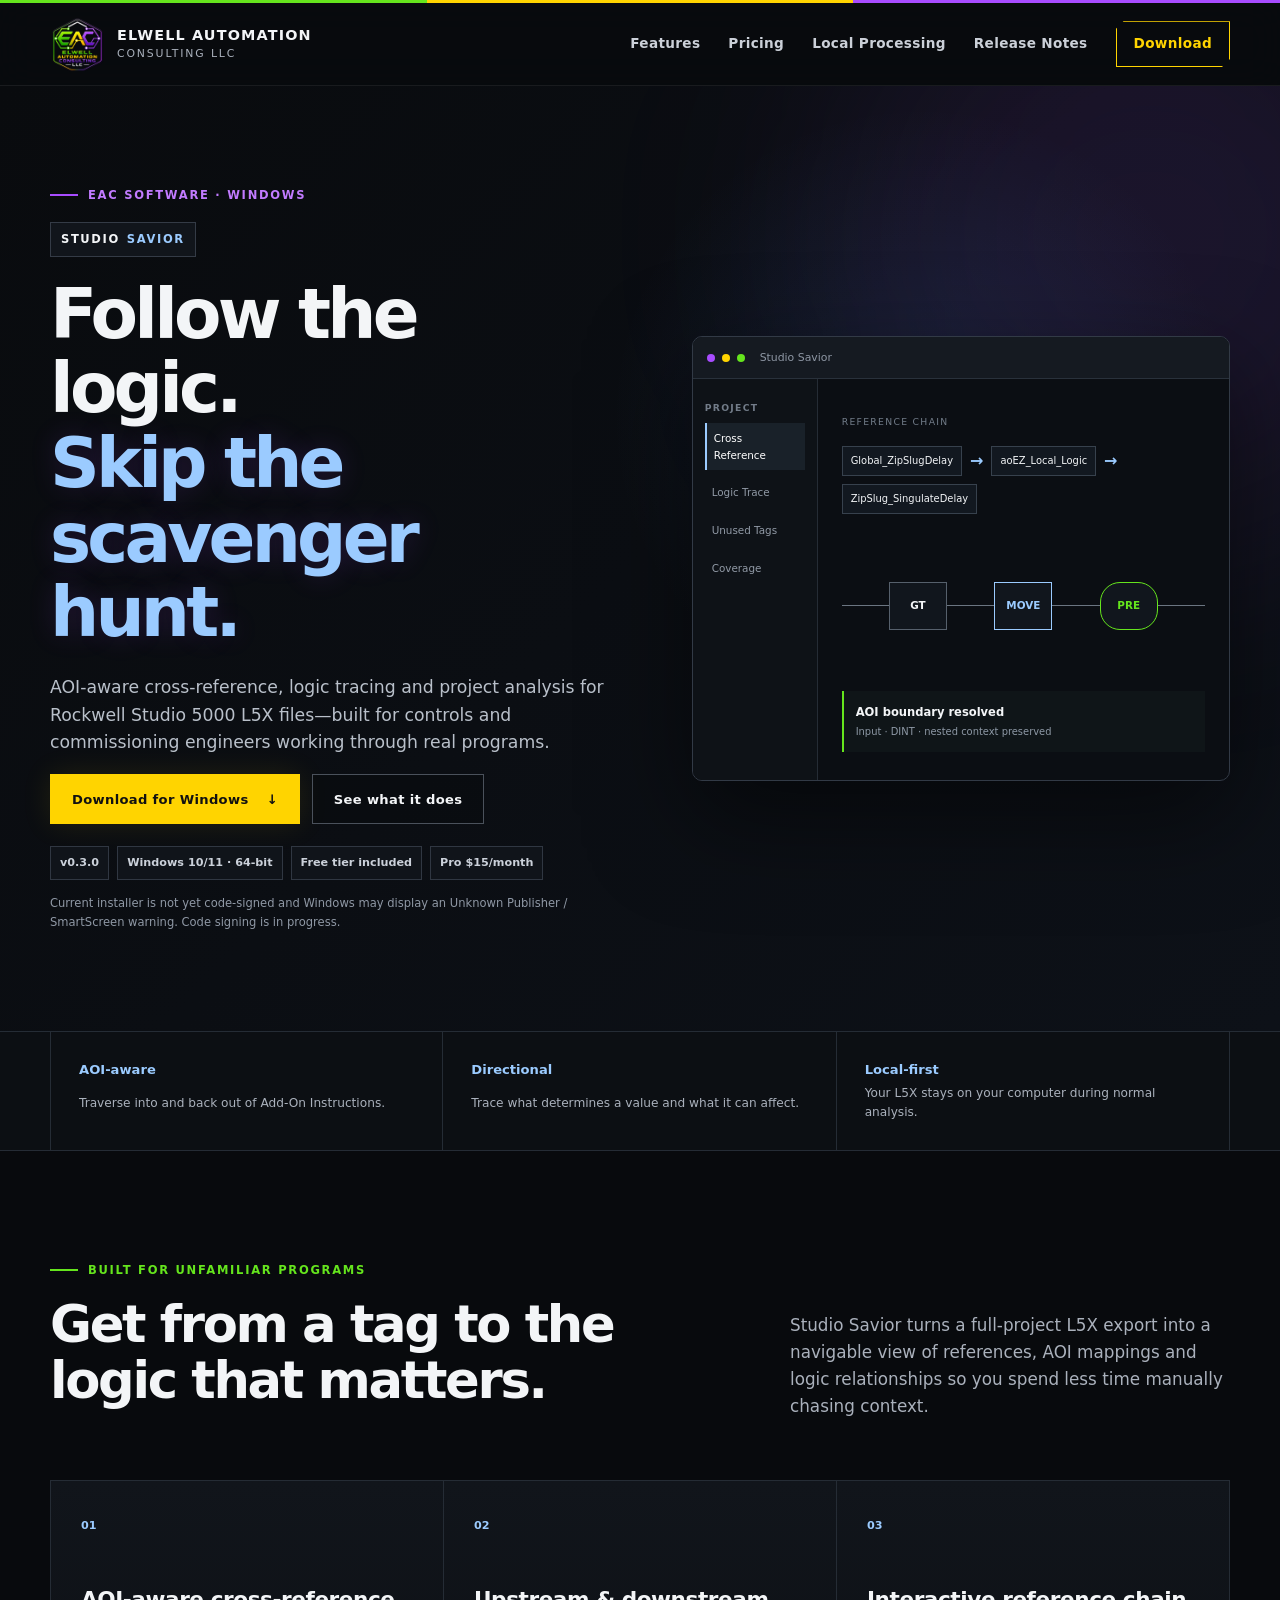
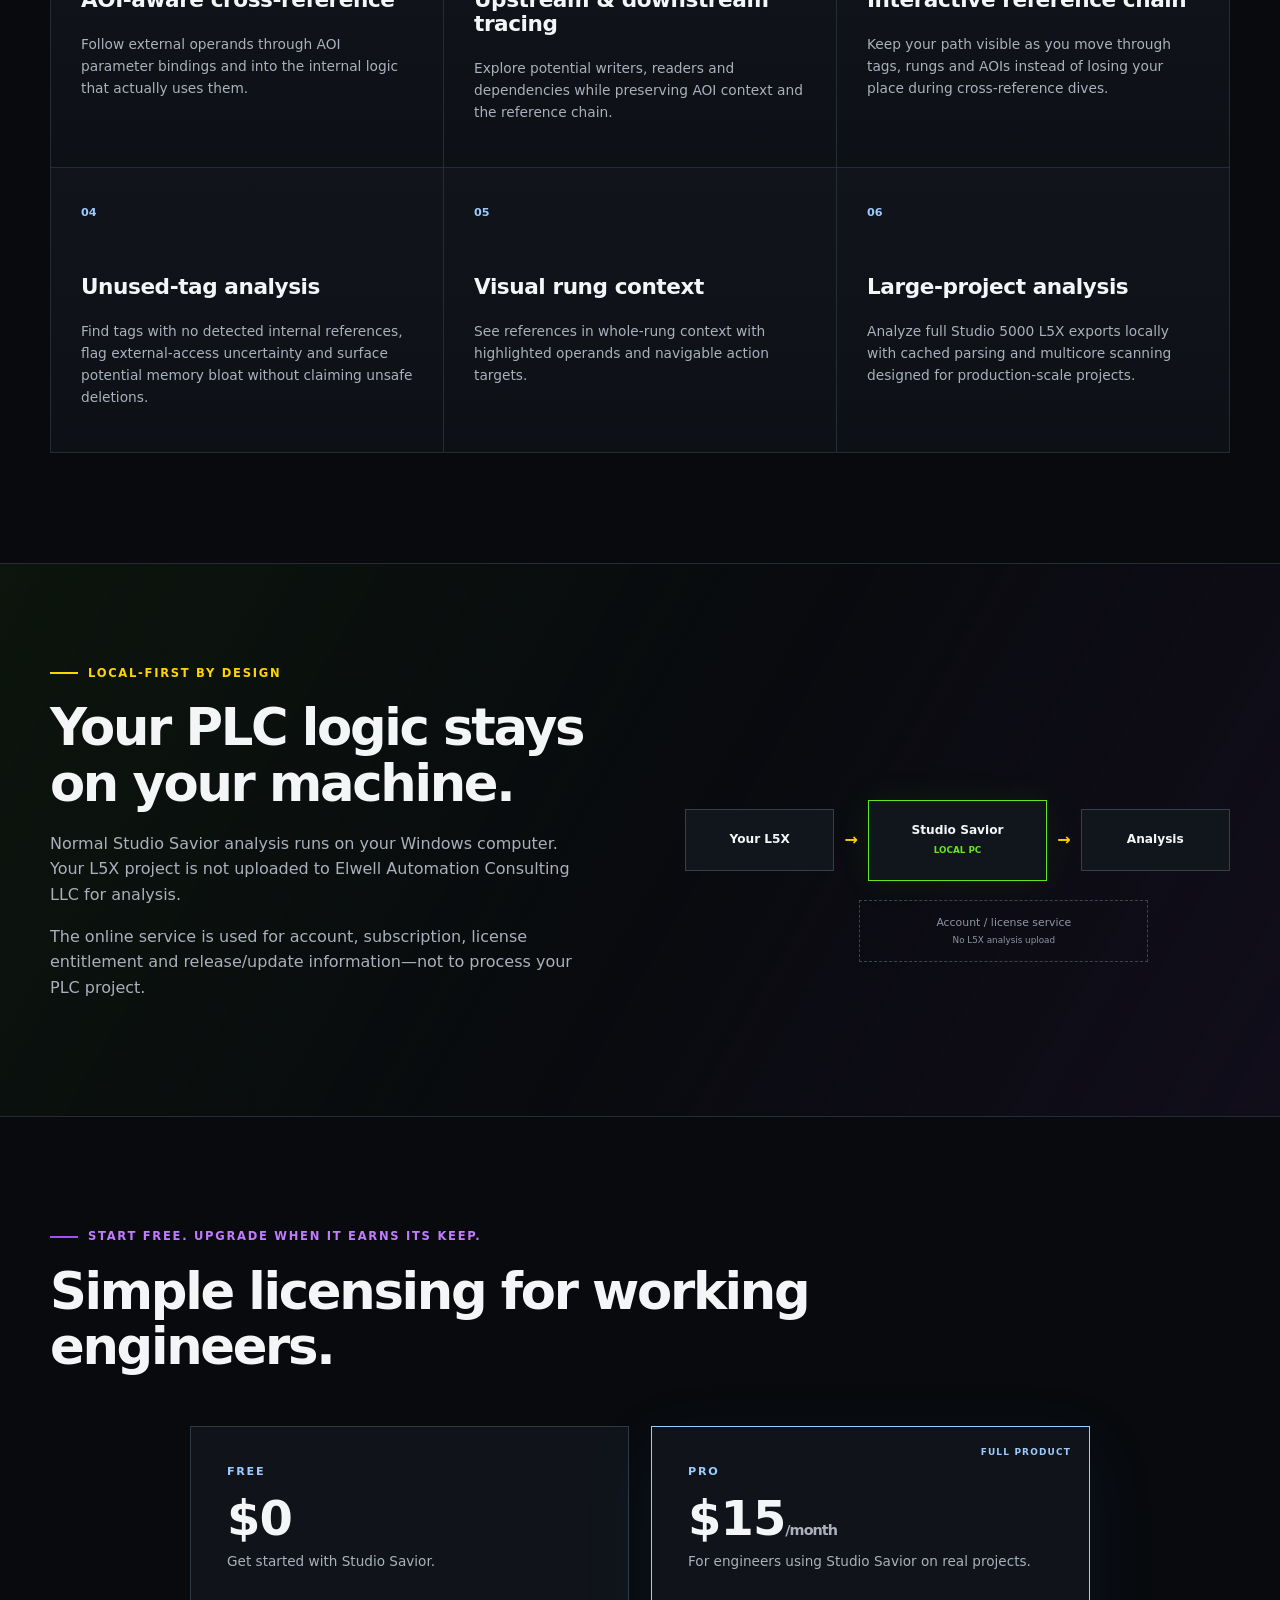
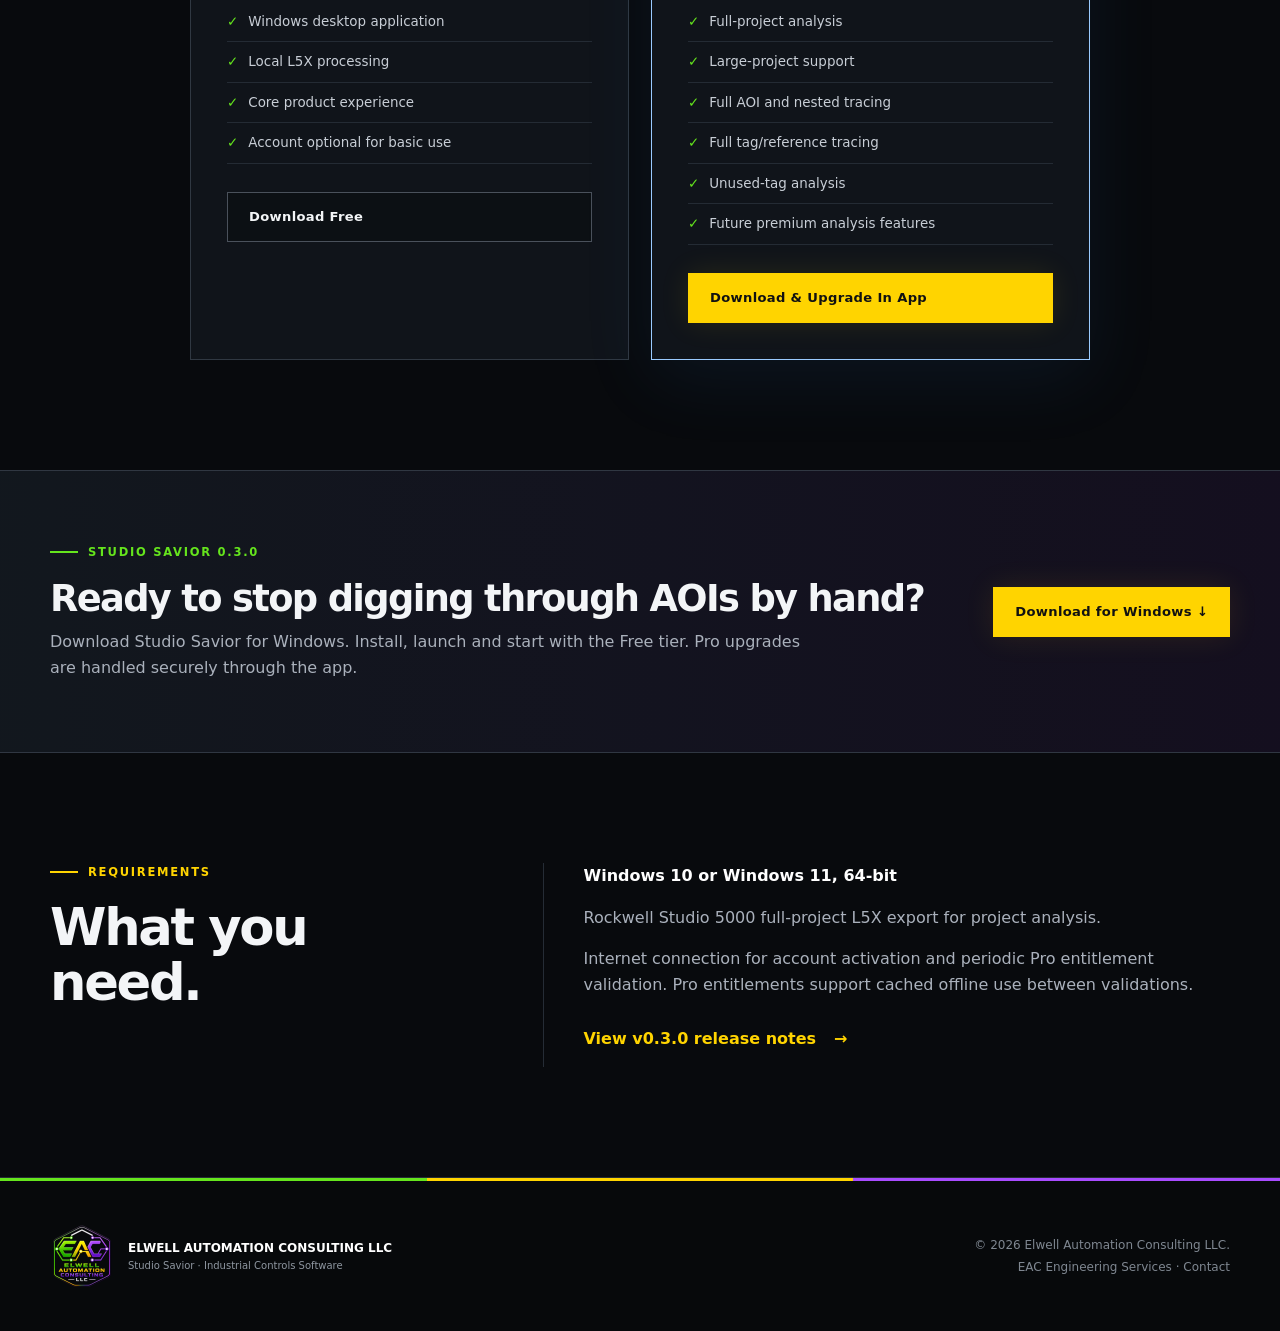
==== studio-savior/index.html @ 68102160 "Studio Savior Download Page" ====
<!doctype html>
<html lang="en">
<head>
  <meta charset="utf-8" />
  <meta name="viewport" content="width=device-width, initial-scale=1" />
  <title>Studio Savior | Rockwell Studio 5000 L5X Analysis</title>
  <meta name="description" content="Studio Savior is a local-first Windows tool for AOI-aware cross-reference, logic tracing, reference chains and unused-tag analysis in Rockwell Studio 5000 L5X projects." />
  <meta name="theme-color" content="#090b0e" />
  <meta property="og:title" content="Studio Savior | Elwell Automation Consulting LLC" />
  <meta property="og:description" content="Follow the logic. Skip the scavenger hunt. Analyze Studio 5000 L5X projects locally on your Windows PC." />
  <meta property="og:type" content="website" />
  <meta property="og:url" content="https://elwellautomation.com/studio-savior/" />
  <link rel="canonical" href="https://elwellautomation.com/studio-savior/" />
  <link rel="icon" href="../assets/eac-logo.png" type="image/png" />
  <link rel="stylesheet" href="../styles.css" />
  <link rel="stylesheet" href="studio-savior.css" />
  <script defer src="../script.js"></script>
</head>
<body class="ss-page">
<a class="skip-link" href="#main">Skip to content</a>
<header class="site-header" data-header>
  <div class="brand-stripe" aria-hidden="true"><i></i><i></i><i></i></div>
  <div class="container nav-wrap">
    <a class="brand" href="../" aria-label="Elwell Automation Consulting home"><img src="../assets/eac-logo.png" alt="" /><span><strong>ELWELL AUTOMATION</strong><small>CONSULTING LLC</small></span></a>
    <button class="nav-toggle" type="button" aria-expanded="false" aria-controls="site-nav" data-nav-toggle><span></span><span></span><span></span><span class="sr-only">Toggle navigation</span></button>
    <nav id="site-nav" class="site-nav" aria-label="Primary navigation" data-nav>
      <a href="#features">Features</a><a href="#pricing">Pricing</a><a href="#privacy">Local Processing</a><a href="https://github.com/Lonedebater7/Studio-Savior-Releases/releases/tag/v0.3.0" target="_blank" rel="noopener">Release Notes</a><a class="nav-cta" href="https://github.com/Lonedebater7/Studio-Savior-Releases/releases/download/v0.3.0/Studio-Savior-Setup-0.3.0.exe">Download</a>
    </nav>
  </div>
</header>
<main id="main">
  <section class="ss-hero">
    <div class="ss-glow" aria-hidden="true"></div>
    <div class="container ss-hero-grid">
      <div class="reveal">
        <p class="eyebrow purple"><span></span>EAC Software · Windows</p>
        <div class="ss-badge">STUDIO <b>SAVIOR</b></div>
        <h1>Follow the logic.<br><em>Skip the scavenger hunt.</em></h1>
        <p class="ss-lede">AOI-aware cross-reference, logic tracing and project analysis for Rockwell Studio 5000 L5X files—built for controls and commissioning engineers working through real programs.</p>
        <div class="hero-actions"><a class="button button-primary ss-download" href="https://github.com/Lonedebater7/Studio-Savior-Releases/releases/download/v0.3.0/Studio-Savior-Setup-0.3.0.exe">Download for Windows <b>↓</b></a><a class="button button-ghost" href="#features">See what it does</a></div>
        <div class="ss-meta"><span>v0.3.0</span><span>Windows 10/11 · 64-bit</span><span>Free tier included</span><span>Pro $15/month</span></div>
        <p class="ss-warning">Current installer is not yet code-signed and Windows may display an Unknown Publisher / SmartScreen warning. Code signing is in progress.</p>
      </div>
      <div class="ss-app-shell reveal" aria-label="Illustration of Studio Savior logic tracing">
        <div class="ss-windowbar"><i></i><i></i><i></i><span>Studio Savior</span></div>
        <div class="ss-app-body">
          <div class="ss-sidebar"><b>PROJECT</b><span class="active">Cross Reference</span><span>Logic Trace</span><span>Unused Tags</span><span>Coverage</span></div>
          <div class="ss-workspace"><small>REFERENCE CHAIN</small><div class="ss-chain"><span>Global_ZipSlugDelay</span><b>→</b><span>aoEZ_Local_Logic</span><b>→</b><span>ZipSlug_SingulateDelay</span></div><div class="ss-rung"><span class="contact">GT</span><i></i><span class="block">MOVE</span><i></i><span class="coil">PRE</span></div><div class="ss-result"><b>AOI boundary resolved</b><span>Input · DINT · nested context preserved</span></div></div>
        </div>
      </div>
    </div>
  </section>

  <section class="ss-proof"><div class="container ss-proof-grid"><div><b>AOI-aware</b><span>Traverse into and back out of Add-On Instructions.</span></div><div><b>Directional</b><span>Trace what determines a value and what it can affect.</span></div><div><b>Local-first</b><span>Your L5X stays on your computer during normal analysis.</span></div></div></section>

  <section class="section" id="features"><div class="container"><div class="section-heading split-heading reveal"><div><p class="eyebrow green"><span></span>Built for unfamiliar programs</p><h2>Get from a tag to the logic that matters.</h2></div><p>Studio Savior turns a full-project L5X export into a navigable view of references, AOI mappings and logic relationships so you spend less time manually chasing context.</p></div><div class="ss-feature-grid">
    <article class="ss-feature reveal"><b>01</b><h3>AOI-aware cross-reference</h3><p>Follow external operands through AOI parameter bindings and into the internal logic that actually uses them.</p></article>
    <article class="ss-feature reveal"><b>02</b><h3>Upstream &amp; downstream tracing</h3><p>Explore potential writers, readers and dependencies while preserving AOI context and the reference chain.</p></article>
    <article class="ss-feature reveal"><b>03</b><h3>Interactive reference chain</h3><p>Keep your path visible as you move through tags, rungs and AOIs instead of losing your place during cross-reference dives.</p></article>
    <article class="ss-feature reveal"><b>04</b><h3>Unused-tag analysis</h3><p>Find tags with no detected internal references, flag external-access uncertainty and surface potential memory bloat without claiming unsafe deletions.</p></article>
    <article class="ss-feature reveal"><b>05</b><h3>Visual rung context</h3><p>See references in whole-rung context with highlighted operands and navigable action targets.</p></article>
    <article class="ss-feature reveal"><b>06</b><h3>Large-project analysis</h3><p>Analyze full Studio 5000 L5X exports locally with cached parsing and multicore scanning designed for production-scale projects.</p></article>
  </div></div></section>

  <section class="ss-local" id="privacy"><div class="container ss-local-grid"><div class="reveal"><p class="eyebrow yellow"><span></span>Local-first by design</p><h2>Your PLC logic stays on your machine.</h2><p>Normal Studio Savior analysis runs on your Windows computer. Your L5X project is not uploaded to Elwell Automation Consulting LLC for analysis.</p><p>The online service is used for account, subscription, license entitlement and release/update information—not to process your PLC project.</p></div><div class="ss-flow reveal"><span>Your L5X</span><b>→</b><span class="local-box">Studio Savior<br><small>LOCAL PC</small></span><b>→</b><span>Analysis</span><div class="ss-cloud">Account / license service<br><small>No L5X analysis upload</small></div></div></div></section>

  <section class="section ss-pricing" id="pricing"><div class="container"><div class="section-heading reveal"><p class="eyebrow purple"><span></span>Start free. Upgrade when it earns its keep.</p><h2>Simple licensing for working engineers.</h2></div><div class="ss-price-grid"><article class="ss-price reveal"><p>FREE</p><h3>$0</h3><span>Get started with Studio Savior.</span><ul><li>Windows desktop application</li><li>Local L5X processing</li><li>Core product experience</li><li>Account optional for basic use</li></ul><a class="button button-ghost button-wide" href="https://github.com/Lonedebater7/Studio-Savior-Releases/releases/download/v0.3.0/Studio-Savior-Setup-0.3.0.exe">Download Free</a></article><article class="ss-price featured reveal"><div class="ss-popular">FULL PRODUCT</div><p>PRO</p><h3>$15<small>/month</small></h3><span>For engineers using Studio Savior on real projects.</span><ul><li>Full-project analysis</li><li>Large-project support</li><li>Full AOI and nested tracing</li><li>Full tag/reference tracing</li><li>Unused-tag analysis</li><li>Future premium analysis features</li></ul><a class="button button-primary button-wide" href="https://github.com/Lonedebater7/Studio-Savior-Releases/releases/download/v0.3.0/Studio-Savior-Setup-0.3.0.exe">Download &amp; Upgrade In App</a></article></div></div></section>

  <section class="ss-download-band"><div class="container support-grid reveal"><div><p class="eyebrow green"><span></span>Studio Savior 0.3.0</p><h2>Ready to stop digging through AOIs by hand?</h2><p>Download Studio Savior for Windows. Install, launch and start with the Free tier. Pro upgrades are handled securely through the app.</p></div><a class="button button-primary" href="https://github.com/Lonedebater7/Studio-Savior-Releases/releases/download/v0.3.0/Studio-Savior-Setup-0.3.0.exe">Download for Windows ↓</a></div></section>

  <section class="section ss-requirements"><div class="container ss-require-grid"><div><p class="eyebrow yellow"><span></span>Requirements</p><h2>What you need.</h2></div><div><p><strong>Windows 10 or Windows 11, 64-bit</strong></p><p>Rockwell Studio 5000 full-project L5X export for project analysis.</p><p>Internet connection for account activation and periodic Pro entitlement validation. Pro entitlements support cached offline use between validations.</p><p><a class="text-link" href="https://github.com/Lonedebater7/Studio-Savior-Releases/releases/tag/v0.3.0" target="_blank" rel="noopener">View v0.3.0 release notes <b>→</b></a></p></div></div></section>
</main>
<footer class="site-footer"><div class="brand-stripe" aria-hidden="true"><i></i><i></i><i></i></div><div class="container footer-wrap"><div class="footer-brand"><img src="../assets/eac-logo.png" alt="" /><span><strong>ELWELL AUTOMATION CONSULTING LLC</strong><small>Studio Savior · Industrial Controls Software</small></span></div><div><p>© <span data-year></span> Elwell Automation Consulting LLC.</p><p><a href="../">EAC Engineering Services</a> · <a href="mailto:contact@elwellautomation.com">Contact</a></p></div></div></footer>
</body></html>
---- styles.css ----
:root{--bg:#090b0e;--bg2:#0d1015;--panel:#12161c;--panel2:#171c23;--text:#f3f5f7;--muted:#aab1bc;--line:#252c35;--green:#65e51d;--yellow:#ffd400;--purple:#a84cff;--purple2:#7627d8;--max:1180px;--shadow:0 24px 80px rgba(0,0,0,.38)}*{box-sizing:border-box}html{scroll-behavior:smooth}body{margin:0;background:var(--bg);color:var(--text);font-family:Inter,ui-sans-serif,system-ui,-apple-system,BlinkMacSystemFont,"Segoe UI",sans-serif;line-height:1.6}body:before{content:"";position:fixed;inset:0;pointer-events:none;opacity:.18;background-image:linear-gradient(rgba(255,255,255,.018) 1px,transparent 1px),linear-gradient(90deg,rgba(255,255,255,.018) 1px,transparent 1px);background-size:44px 44px;z-index:-1}a{color:inherit;text-decoration:none}img{max-width:100%;display:block}.container{width:min(calc(100% - 40px),var(--max));margin-inline:auto}.skip-link{position:absolute;left:-9999px}.skip-link:focus{left:12px;top:12px;z-index:1000;background:white;color:black;padding:8px 12px}.sr-only{position:absolute;width:1px;height:1px;overflow:hidden;clip:rect(0,0,0,0)}.brand-stripe{height:3px;display:grid;grid-template-columns:1fr 1fr 1fr}.brand-stripe i:nth-child(1){background:var(--green)}.brand-stripe i:nth-child(2){background:var(--yellow)}.brand-stripe i:nth-child(3){background:var(--purple)}.site-header{position:sticky;top:0;z-index:50;background:rgba(9,11,14,.88);backdrop-filter:blur(18px);border-bottom:1px solid rgba(255,255,255,.07)}.nav-wrap{height:82px;display:flex;align-items:center;justify-content:space-between;gap:28px}.brand{display:flex;align-items:center;gap:12px}.brand img{width:55px;height:55px;object-fit:contain}.brand span{display:grid;line-height:1.1}.brand strong{font-size:.9rem;letter-spacing:.08em}.brand small{color:var(--muted);font-size:.68rem;letter-spacing:.17em;margin-top:4px}.site-nav{display:flex;align-items:center;gap:28px;font-size:.85rem;font-weight:700;letter-spacing:.025em}.site-nav>a:not(.nav-cta){color:#cbd0d8}.site-nav>a:hover{color:white}.nav-cta{padding:11px 17px;border:1px solid var(--yellow);color:var(--yellow);clip-path:polygon(8px 0,100% 0,100% calc(100% - 8px),calc(100% - 8px) 100%,0 100%,0 8px)}.nav-toggle{display:none;background:none;border:0}.hero{min-height:760px;position:relative;overflow:hidden;display:flex;align-items:center;border-bottom:1px solid var(--line)}.hero-photo{position:absolute;inset:0;background:linear-gradient(90deg,#090b0e 0%,rgba(9,11,14,.96) 38%,rgba(9,11,14,.55) 70%,rgba(9,11,14,.86) 100%),linear-gradient(0deg,#090b0e 0%,transparent 35%),url('https://images.unsplash.com/photo-1780034766228-3fd70d9463c3?auto=format&fit=crop&fm=jpg&ixlib=rb-4.1.0&q=75&w=2400') center/cover no-repeat;filter:saturate(.7) contrast(1.08)}.hero-grid-overlay{position:absolute;inset:0;background:radial-gradient(circle at 72% 45%,rgba(168,76,255,.17),transparent 25%),radial-gradient(circle at 82% 70%,rgba(101,229,29,.08),transparent 18%)}.hero-layout{position:relative;z-index:2;display:grid;grid-template-columns:1.18fr .82fr;align-items:center;gap:70px;padding-block:100px}.eyebrow{display:flex;align-items:center;gap:10px;text-transform:uppercase;font-weight:800;letter-spacing:.15em;font-size:.72rem;color:#d6d9df;margin:0 0 18px}.eyebrow span{display:block;width:28px;height:2px;background:linear-gradient(90deg,var(--green),var(--yellow),var(--purple))}.eyebrow.green{color:var(--green)}.eyebrow.green span{background:var(--green)}.eyebrow.yellow{color:var(--yellow)}.eyebrow.yellow span{background:var(--yellow)}.eyebrow.purple{color:#c27bff}.eyebrow.purple span{background:var(--purple)}h1,h2,h3,p{margin-top:0}h1,h2,h3{line-height:1.08}h1{font-size:clamp(3rem,5.7vw,5.4rem);letter-spacing:-.055em;margin-bottom:26px;max-width:900px}h1 em{font-style:normal;color:#d8c1ef;text-shadow:0 0 28px rgba(168,76,255,.16)}h2{font-size:clamp(2.15rem,4vw,3.65rem);letter-spacing:-.045em;margin-bottom:20px}h3{font-size:1.35rem;letter-spacing:-.02em}.hero-lede{font-size:1.12rem;max-width:720px;color:#c6cbd3;margin-bottom:30px}.hero-actions{display:flex;gap:12px;flex-wrap:wrap}.button{display:inline-flex;align-items:center;justify-content:center;gap:18px;min-height:50px;padding:0 21px;font-weight:800;font-size:.82rem;letter-spacing:.025em;transition:.2s ease}.button-primary{background:var(--yellow);color:#111;border:1px solid var(--yellow);box-shadow:0 0 30px rgba(255,212,0,.1)}.button-primary:hover{transform:translateY(-2px);box-shadow:0 8px 30px rgba(255,212,0,.18)}.button-ghost,.button-secondary{border:1px solid #4a515b;background:rgba(9,11,14,.42)}.button-ghost:hover,.button-secondary:hover{border-color:var(--purple);color:#d9b8ff}.hero-tags{display:flex;flex-wrap:wrap;gap:8px;margin-top:34px}.hero-tags span{font-size:.68rem;font-weight:800;letter-spacing:.08em;text-transform:uppercase;border:1px solid #303641;background:rgba(12,15,19,.72);padding:8px 10px;color:#c7ccd3}.hero-visual{display:grid;justify-items:center;gap:22px}.logo-stage{position:relative;width:min(100%,420px);aspect-ratio:1;display:grid;place-items:center}.logo-stage:before{content:"";position:absolute;inset:9%;border:1px solid rgba(168,76,255,.35);clip-path:polygon(25% 0,75% 0,100% 25%,100% 75%,75% 100%,25% 100%,0 75%,0 25%);box-shadow:inset 0 0 40px rgba(168,76,255,.07)}.logo-stage img{width:82%;position:relative;z-index:2;filter:drop-shadow(0 18px 38px rgba(0,0,0,.75))}.circuit{position:absolute;border:1px solid}.circuit-a{width:80%;height:56%;border-color:rgba(101,229,29,.2);transform:rotate(10deg)}.circuit-b{width:62%;height:80%;border-color:rgba(255,212,0,.14);transform:rotate(-14deg)}.tech-chip{width:min(100%,390px);padding:16px 18px;border-left:3px solid var(--purple);background:rgba(14,17,22,.82);backdrop-filter:blur(8px);box-shadow:var(--shadow)}.tech-chip small,.tech-chip span{display:block;color:var(--muted);font-size:.68rem}.tech-chip strong{display:block;font-size:.95rem;margin:3px 0}.signal-bar{background:#0e1217;border-bottom:1px solid var(--line)}.signal-grid{display:grid;grid-template-columns:repeat(4,1fr)}.signal-grid>div{padding:25px 24px;border-right:1px solid var(--line);display:grid;grid-template-columns:auto 1fr;column-gap:12px}.signal-grid>div:first-child{border-left:1px solid var(--line)}.signal-grid b{grid-row:1/3;color:var(--green);font-size:.72rem}.signal-grid>div:nth-child(2) b{color:var(--yellow)}.signal-grid>div:nth-child(3) b{color:var(--purple)}.signal-grid span{font-weight:800}.signal-grid small{color:var(--muted);font-size:.75rem}.section{padding:110px 0}.section-heading{max-width:760px;margin-bottom:52px}.section-heading>p:last-child{color:var(--muted);font-size:1.05rem}.split-heading{max-width:none;display:grid;grid-template-columns:1.2fr .8fr;gap:80px;align-items:end}.split-heading>p{margin-bottom:8px}.service-showcase{display:grid;gap:16px}.service-feature{display:grid;grid-template-columns:310px 1fr;gap:42px;align-items:center;background:linear-gradient(110deg,#11151b,#0d1014);border:1px solid var(--line);padding:26px;min-height:260px}.service-feature:nth-child(even){grid-template-columns:1fr 310px}.service-feature:nth-child(even) .service-art{order:2}.service-feature>div:last-child{max-width:650px}.service-feature p{color:var(--muted)}.service-feature h3{font-size:1.75rem;color:white}.service-feature ul{display:flex;gap:8px;flex-wrap:wrap;padding:0;margin:20px 0 0;list-style:none}.service-feature li{border:1px solid #303640;padding:7px 9px;font-size:.7rem;text-transform:uppercase;letter-spacing:.06em;color:#c7cbd2}.service-num{font-size:.68rem!important;font-weight:900;letter-spacing:.12em;color:var(--green)!important}.service-num.yellow{color:var(--yellow)!important}.service-num.purple{color:#c178ff!important}.service-art{height:205px;position:relative;overflow:hidden;background:#090c10;border:1px solid #252c34}.plc-art{display:flex;align-items:center;justify-content:center;gap:6px}.plc-art:before,.plc-art:after{content:"";position:absolute;width:80%;height:1px;background:linear-gradient(90deg,transparent,var(--green),transparent);opacity:.45}.plc-art:before{top:30%}.plc-art:after{bottom:26%}.plc-art i{width:36px;height:104px;border:1px solid #505762;background:linear-gradient(#242a32,#11151a);position:relative}.plc-art i:after{content:"";position:absolute;left:8px;top:14px;width:6px;height:6px;border-radius:50%;background:var(--green);box-shadow:0 18px var(--yellow),0 36px var(--green)}.plc-art .rack{position:absolute;width:190px;height:8px;background:#69717b;bottom:42px}.retrofit-art{display:flex;align-items:center;justify-content:center;gap:14px}.retrofit-art span{border:1px solid #3d444e;padding:16px 12px;font-size:.7rem;font-weight:900;letter-spacing:.08em}.retrofit-art span:last-of-type{border-color:var(--yellow);color:var(--yellow)}.retrofit-art b{color:var(--yellow);font-size:1.7rem}.retrofit-art .trace{position:absolute;left:10%;right:10%;bottom:35px;height:1px;background:linear-gradient(90deg,var(--green),var(--yellow),var(--purple))}.diagnostic-art{display:grid;place-items:center}.scope{width:130px;height:130px;border:1px solid #3d444e;border-radius:50%;position:relative;background:repeating-radial-gradient(circle,transparent 0 20px,rgba(168,76,255,.08) 21px 22px)}.scope:before,.scope:after{content:"";position:absolute;background:#343b45}.scope:before{height:1px;left:-35px;right:-35px;top:50%}.scope:after{width:1px;top:-35px;bottom:-35px;left:50%}.scope i{position:absolute;width:10px;height:10px;background:var(--purple);border-radius:50%;left:66%;top:30%;box-shadow:0 0 18px var(--purple)}.diagnostic-art>span{position:absolute;font-size:.6rem;letter-spacing:.08em;font-weight:900}.diagnostic-art>span:nth-of-type(1){right:20px;top:30px;color:#c47cff}.diagnostic-art>span:nth-of-type(2){left:20px;bottom:25px;color:var(--green)}.photo-break{min-height:600px;position:relative;display:grid;align-items:center;overflow:hidden;border-block:1px solid var(--line)}.photo-break-image{position:absolute;inset:0;background:linear-gradient(90deg,rgba(9,11,14,.96) 0%,rgba(9,11,14,.78) 46%,rgba(9,11,14,.25) 100%),url('https://images.unsplash.com/photo-1780034766228-3fd70d9463c3?auto=format&fit=crop&fm=jpg&ixlib=rb-4.1.0&q=80&w=2400') center/cover no-repeat}.photo-break-content{position:relative;z-index:2;max-width:var(--max);padding-block:90px}.photo-break-content>*{max-width:590px}.photo-break-content p:not(.eyebrow){color:#c5cad1}.text-link{display:inline-flex;gap:18px;color:var(--yellow);font-weight:900;margin-top:12px}.capabilities{background:#0c0f13}.capability-grid{display:grid;grid-template-columns:repeat(4,1fr);border:1px solid var(--line)}.cap-card{padding:30px 25px;min-height:300px;border-right:1px solid var(--line);background:linear-gradient(180deg,#12161c,#0d1014)}.cap-card:last-child{border:0}.cap-card p{color:var(--muted);font-size:.88rem;line-height:1.85}.cap-icon{display:grid;place-items:center;width:58px;height:58px;margin-bottom:50px;border:1px solid var(--green);color:var(--green);font-size:.68rem;font-weight:900;letter-spacing:.08em;clip-path:polygon(16% 0,100% 0,100% 84%,84% 100%,0 100%,0 16%)}.yellow-icon{border-color:var(--yellow);color:var(--yellow)}.purple-icon{border-color:var(--purple);color:#c47cff}.tri-icon{border-color:white;color:white}.projects{background:linear-gradient(135deg,#11151a,#0a0c10)}.project-layout{display:grid;grid-template-columns:.8fr 1.2fr;gap:90px}.project-copy{position:sticky;top:130px;align-self:start}.project-copy>p:not(.eyebrow){color:var(--muted);margin-bottom:28px}.project-list{border-top:1px solid var(--line)}.project-list>div{display:grid;grid-template-columns:55px 1fr;gap:20px;padding:23px 10px;border-bottom:1px solid var(--line);transition:.2s}.project-list>div:hover{background:#13171d;padding-left:18px}.project-list b{color:var(--yellow);font-size:.72rem}.project-list span{display:grid}.project-list strong{font-size:1.05rem}.project-list small{color:var(--muted);margin-top:4px}.industries{padding:58px 0;border-block:1px solid var(--line);background:#101319}.industry-track{display:flex;gap:9px;flex-wrap:wrap}.industry-track span{padding:12px 15px;background:#171b21;border:1px solid #2a3038;font-size:.78rem;font-weight:800}.why-grid{display:grid;grid-template-columns:.85fr 1.15fr;gap:90px}.why-copy>p:not(.eyebrow){color:var(--muted)}.why-points{display:grid;grid-template-columns:1fr 1fr;border-top:1px solid var(--line);border-left:1px solid var(--line)}.why-points article{padding:28px;border-right:1px solid var(--line);border-bottom:1px solid var(--line)}.why-points b{color:var(--purple);font-size:.7rem}.why-points h3{margin-top:30px}.why-points p{color:var(--muted);font-size:.88rem}.engineering-support{padding:62px 0;background:linear-gradient(90deg,rgba(101,229,29,.08),rgba(168,76,255,.09));border-block:1px solid #30363f}.support-grid{display:flex;align-items:center;justify-content:space-between;gap:50px}.support-grid h2{font-size:2.3rem;margin-bottom:10px}.support-grid p:not(.eyebrow){color:var(--muted);margin:0;max-width:760px}.contact-section{background:#080a0d}.contact-grid{display:grid;grid-template-columns:1.05fr .95fr;gap:90px;align-items:center}.contact-copy>p:not(.eyebrow){color:var(--muted);font-size:1.05rem;max-width:650px}.contact-meta{display:flex;gap:10px;flex-wrap:wrap;margin-top:28px}.contact-meta span{border:1px solid #303640;padding:8px 10px;color:#c7ccd3;font-size:.72rem}.contact-panel{background:#11151a;border:1px solid #2a3038;padding:34px;box-shadow:var(--shadow);position:relative;overflow:hidden}.contact-panel:before{content:"";position:absolute;width:220px;height:220px;border-radius:50%;background:var(--purple);filter:blur(100px);opacity:.12;right:-70px;top:-80px}.contact-panel img{width:105px;margin-bottom:20px}.contact-panel h3{font-size:1.6rem}.button-wide{width:100%;justify-content:space-between}.contact-panel>p{font-size:.72rem;color:var(--muted);margin:16px 0}.linkedin{font-size:.78rem;color:#c67fff;font-weight:800}.site-footer{background:#07090b;border-top:1px solid var(--line)}.footer-wrap{min-height:150px;display:flex;justify-content:space-between;align-items:center;gap:30px;color:#7f8791;font-size:.75rem}.footer-brand{display:flex;align-items:center;gap:14px;color:white}.footer-brand img{width:64px}.footer-brand span{display:grid}.footer-brand small{color:#8f97a1}.footer-wrap p{margin:3px 0;text-align:right}.reveal{opacity:0;transform:translateY(18px);transition:opacity .65s ease,transform .65s ease}.reveal.is-visible{opacity:1;transform:none}@media(max-width:900px){.site-nav{position:absolute;top:85px;left:20px;right:20px;background:#10141a;border:1px solid #2b3139;padding:18px;display:none;flex-direction:column;align-items:stretch}.site-nav.is-open{display:flex}.nav-toggle{display:grid;gap:5px;padding:10px}.nav-toggle>span:not(.sr-only){display:block;width:24px;height:2px;background:white}.hero{min-height:auto}.hero-layout{grid-template-columns:1fr;padding-block:80px}.hero-visual{max-width:500px}.split-heading,.project-layout,.why-grid,.contact-grid{grid-template-columns:1fr;gap:45px}.project-copy{position:static}.capability-grid{grid-template-columns:1fr 1fr}.cap-card:nth-child(2){border-right:0}.service-feature,.service-feature:nth-child(even){grid-template-columns:230px 1fr}.service-feature:nth-child(even) .service-art{order:0}.signal-grid{grid-template-columns:1fr 1fr}.support-grid{align-items:flex-start;flex-direction:column}.photo-break-image{background-position:60% center}}@media(max-width:620px){.container{width:min(calc(100% - 28px),var(--max))}.nav-wrap{height:70px}.brand img{width:44px;height:44px}.brand strong{font-size:.74rem}.brand small{font-size:.58rem}.hero-layout{padding-block:58px;gap:30px}.hero-copy h1{font-size:2.75rem}.hero-lede{font-size:1rem}.hero-visual{display:none}.hero-photo{background:linear-gradient(90deg,#090b0e 0%,rgba(9,11,14,.9) 100%),url('https://images.unsplash.com/photo-1780034766228-3fd70d9463c3?auto=format&fit=crop&fm=jpg&ixlib=rb-4.1.0&q=70&w=1400') center/cover no-repeat}.signal-grid{grid-template-columns:1fr}.signal-grid>div{border-left:1px solid var(--line)}.section{padding:76px 0}.section-heading{margin-bottom:34px}.service-feature,.service-feature:nth-child(even){grid-template-columns:1fr;padding:16px}.service-art{height:170px}.capability-grid{grid-template-columns:1fr}.cap-card{border-right:0;border-bottom:1px solid var(--line);min-height:auto}.cap-icon{margin-bottom:28px}.why-points{grid-template-columns:1fr}.footer-wrap{padding-block:28px;flex-direction:column;align-items:flex-start}.footer-wrap p{text-align:left}.photo-break{min-height:520px}.photo-break-image{background:linear-gradient(90deg,rgba(9,11,14,.96),rgba(9,11,14,.67)),url('https://images.unsplash.com/photo-1780034766228-3fd70d9463c3?auto=format&fit=crop&fm=jpg&ixlib=rb-4.1.0&q=75&w=1400') center/cover no-repeat}}


/* V2.1 definitive logo sizing */
.brand > img {
  display: block;
  flex: 0 0 55px;
  width: 55px !important;
  height: 55px !important;
  min-width: 55px;
  max-width: 55px !important;
  object-fit: contain;
}
.logo-stage > img {
  display: block;
  position: relative;
  z-index: 2;
  width: 82% !important;
  height: auto !important;
  max-width: 345px !important;
  object-fit: contain;
}
.contact-panel > img {
  display: block;
  width: 105px !important;
  height: 105px !important;
  max-width: 105px !important;
  object-fit: contain;
  margin-bottom: 20px;
}
.footer-brand > img {
  display: block;
  flex: 0 0 64px;
  width: 64px !important;
  height: 64px !important;
  max-width: 64px !important;
  object-fit: contain;
}
@media (max-width: 620px) {
  .brand > img {
    flex-basis: 44px;
    width: 44px !important;
    height: 44px !important;
    min-width: 44px;
    max-width: 44px !important;
  }
}
---- studio-savior/studio-savior.css ----
.ss-page{background:#080a0d}.ss-hero{position:relative;overflow:hidden;border-bottom:1px solid var(--line);min-height:760px;display:flex;align-items:center;background:radial-gradient(circle at 72% 35%,rgba(82,151,255,.12),transparent 28%),linear-gradient(135deg,#090b0e,#0d1118)}.ss-glow{position:absolute;width:620px;height:620px;border-radius:50%;right:-180px;top:-160px;background:rgba(168,76,255,.1);filter:blur(120px)}.ss-hero-grid{position:relative;z-index:2;display:grid;grid-template-columns:1.03fr .97fr;gap:70px;align-items:center;padding-block:100px}.ss-badge{display:inline-flex;gap:7px;border:1px solid #343b46;background:#11151b;padding:7px 10px;font-size:.72rem;letter-spacing:.14em;font-weight:900;margin-bottom:20px}.ss-badge b{color:#9bcbff}.ss-hero h1{font-size:clamp(3.2rem,5.4vw,5.2rem);margin-bottom:24px}.ss-hero h1 em{font-style:normal;color:#9bcbff}.ss-lede{font-size:1.08rem;color:#b9c0ca;max-width:680px}.ss-meta{display:flex;flex-wrap:wrap;gap:8px;margin-top:22px}.ss-meta span{border:1px solid #303742;background:#10141a;padding:7px 9px;color:#cbd1da;font-size:.7rem;font-weight:750}.ss-warning{max-width:680px;color:#8f98a5;font-size:.72rem;margin:14px 0 0}.ss-app-shell{border:1px solid #323a46;background:#0b0e13;box-shadow:0 35px 100px rgba(0,0,0,.5);border-radius:10px;overflow:hidden;transform:perspective(1200px) rotateY(-3deg)}.ss-windowbar{height:42px;background:#151a21;border-bottom:1px solid #29313b;display:flex;align-items:center;gap:7px;padding:0 14px}.ss-windowbar i{width:8px;height:8px;border-radius:50%;background:#414955}.ss-windowbar i:nth-child(1){background:var(--purple)}.ss-windowbar i:nth-child(2){background:var(--yellow)}.ss-windowbar i:nth-child(3){background:var(--green)}.ss-windowbar span{margin-left:8px;color:#8f98a5;font-size:.68rem}.ss-app-body{display:grid;grid-template-columns:125px 1fr;min-height:370px}.ss-sidebar{padding:22px 12px;border-right:1px solid #252c35;display:flex;flex-direction:column;gap:7px;background:#0e1217}.ss-sidebar b,.ss-workspace small{font-size:.58rem;color:#727c89;letter-spacing:.14em}.ss-sidebar span{font-size:.65rem;color:#919aa6;padding:7px}.ss-sidebar .active{background:rgba(155,203,255,.08);border-left:2px solid #9bcbff;color:white}.ss-workspace{padding:28px 24px}.ss-chain{display:flex;align-items:center;gap:8px;flex-wrap:wrap;margin:13px 0 42px}.ss-chain span{font-size:.62rem;border:1px solid #37414d;padding:6px 8px;background:#121820}.ss-chain b{color:#9bcbff}.ss-rung{height:100px;display:flex;align-items:center}.ss-rung:before,.ss-rung:after,.ss-rung i{content:"";height:1px;background:#6b7581;flex:1}.ss-rung span{display:grid;place-items:center;height:48px;min-width:58px;border:1px solid #56606c;background:#11161d;font-size:.65rem;font-weight:900}.ss-rung .block{border-color:#9bcbff;color:#9bcbff}.ss-rung .coil{border-color:var(--green);color:var(--green);border-radius:20px}.ss-result{margin-top:35px;border-left:2px solid var(--green);padding:12px;background:#0f1518;display:grid}.ss-result b{font-size:.72rem}.ss-result span{font-size:.62rem;color:#8e99a6;margin-top:3px}.ss-proof{border-bottom:1px solid var(--line);background:#0c0f13}.ss-proof-grid{display:grid;grid-template-columns:repeat(3,1fr)}.ss-proof-grid>div{padding:27px 28px;border-right:1px solid var(--line);display:grid}.ss-proof-grid>div:first-child{border-left:1px solid var(--line)}.ss-proof b{color:#9bcbff;font-size:.82rem}.ss-proof span{color:var(--muted);font-size:.76rem;margin-top:4px}.ss-feature-grid{display:grid;grid-template-columns:repeat(3,1fr);border-top:1px solid var(--line);border-left:1px solid var(--line)}.ss-feature{padding:30px;min-height:250px;border-right:1px solid var(--line);border-bottom:1px solid var(--line);background:linear-gradient(180deg,#11151b,#0d1015)}.ss-feature>b{color:#9bcbff;font-size:.7rem}.ss-feature h3{margin-top:52px}.ss-feature p{color:var(--muted);font-size:.86rem}.ss-local{padding:100px 0;border-block:1px solid var(--line);background:linear-gradient(120deg,rgba(101,229,29,.05),rgba(9,11,14,1) 50%,rgba(168,76,255,.06))}.ss-local-grid{display:grid;grid-template-columns:1fr 1fr;gap:90px;align-items:center}.ss-local-grid p:not(.eyebrow){color:var(--muted)}.ss-flow{display:grid;grid-template-columns:1fr auto 1.2fr auto 1fr;align-items:center;gap:10px;position:relative}.ss-flow>span{border:1px solid #36404b;padding:20px 12px;text-align:center;font-weight:800;font-size:.76rem;background:#11161c}.ss-flow>.local-box{border-color:var(--green);box-shadow:0 0 35px rgba(101,229,29,.08)}.ss-flow small{color:var(--green);font-size:.55rem}.ss-flow>b{color:var(--yellow)}.ss-cloud{position:absolute;top:100px;left:32%;right:15%;border:1px dashed #3b4450;text-align:center;padding:13px;color:#8d97a4;font-size:.68rem}.ss-cloud small{color:#8d97a4}.ss-price-grid{display:grid;grid-template-columns:1fr 1fr;gap:22px;max-width:900px;margin:auto}.ss-price{position:relative;border:1px solid #303842;background:#10141a;padding:36px}.ss-price.featured{border-color:#9bcbff;box-shadow:0 20px 70px rgba(60,130,220,.09)}.ss-price>p{font-size:.7rem;letter-spacing:.15em;font-weight:900;color:#9bcbff}.ss-price h3{font-size:3rem;margin-bottom:4px}.ss-price h3 small{font-size:.9rem;color:var(--muted)}.ss-price>span{color:var(--muted);font-size:.85rem}.ss-price ul{list-style:none;padding:0;margin:28px 0}.ss-price li{padding:9px 0;border-bottom:1px solid #242b34;color:#c8ced6;font-size:.84rem}.ss-price li:before{content:"✓";color:var(--green);margin-right:10px}.ss-popular{position:absolute;right:18px;top:18px;color:#9bcbff;font-size:.56rem;letter-spacing:.13em;font-weight:900}.ss-download-band{padding:72px 0;background:linear-gradient(90deg,rgba(155,203,255,.07),rgba(168,76,255,.08));border-block:1px solid #303742}.ss-require-grid{display:grid;grid-template-columns:.75fr 1.25fr;gap:80px}.ss-require-grid>div:last-child{border-left:1px solid var(--line);padding-left:40px;color:var(--muted)}.ss-require-grid strong{color:white}@media(max-width:900px){.ss-hero-grid,.ss-local-grid,.ss-require-grid{grid-template-columns:1fr}.ss-app-shell{transform:none}.ss-feature-grid{grid-template-columns:1fr 1fr}.ss-proof-grid{grid-template-columns:1fr}.ss-proof-grid>div{border-left:1px solid var(--line);border-bottom:1px solid var(--line)}.ss-local-grid{gap:50px}.ss-require-grid{gap:30px}.ss-require-grid>div:last-child{border-left:0;border-top:1px solid var(--line);padding:30px 0 0}}@media(max-width:620px){.ss-hero-grid{padding-block:65px}.ss-hero h1{font-size:2.8rem}.ss-app-body{grid-template-columns:1fr}.ss-sidebar{display:none}.ss-workspace{padding:22px 16px}.ss-chain{margin-bottom:20px}.ss-feature-grid,.ss-price-grid{grid-template-columns:1fr}.ss-flow{grid-template-columns:1fr auto 1fr}.ss-flow>span:last-of-type,.ss-flow>b:nth-of-type(2){display:none}.ss-cloud{position:static;grid-column:1/-1;margin-top:10px}.ss-warning{font-size:.68rem}}
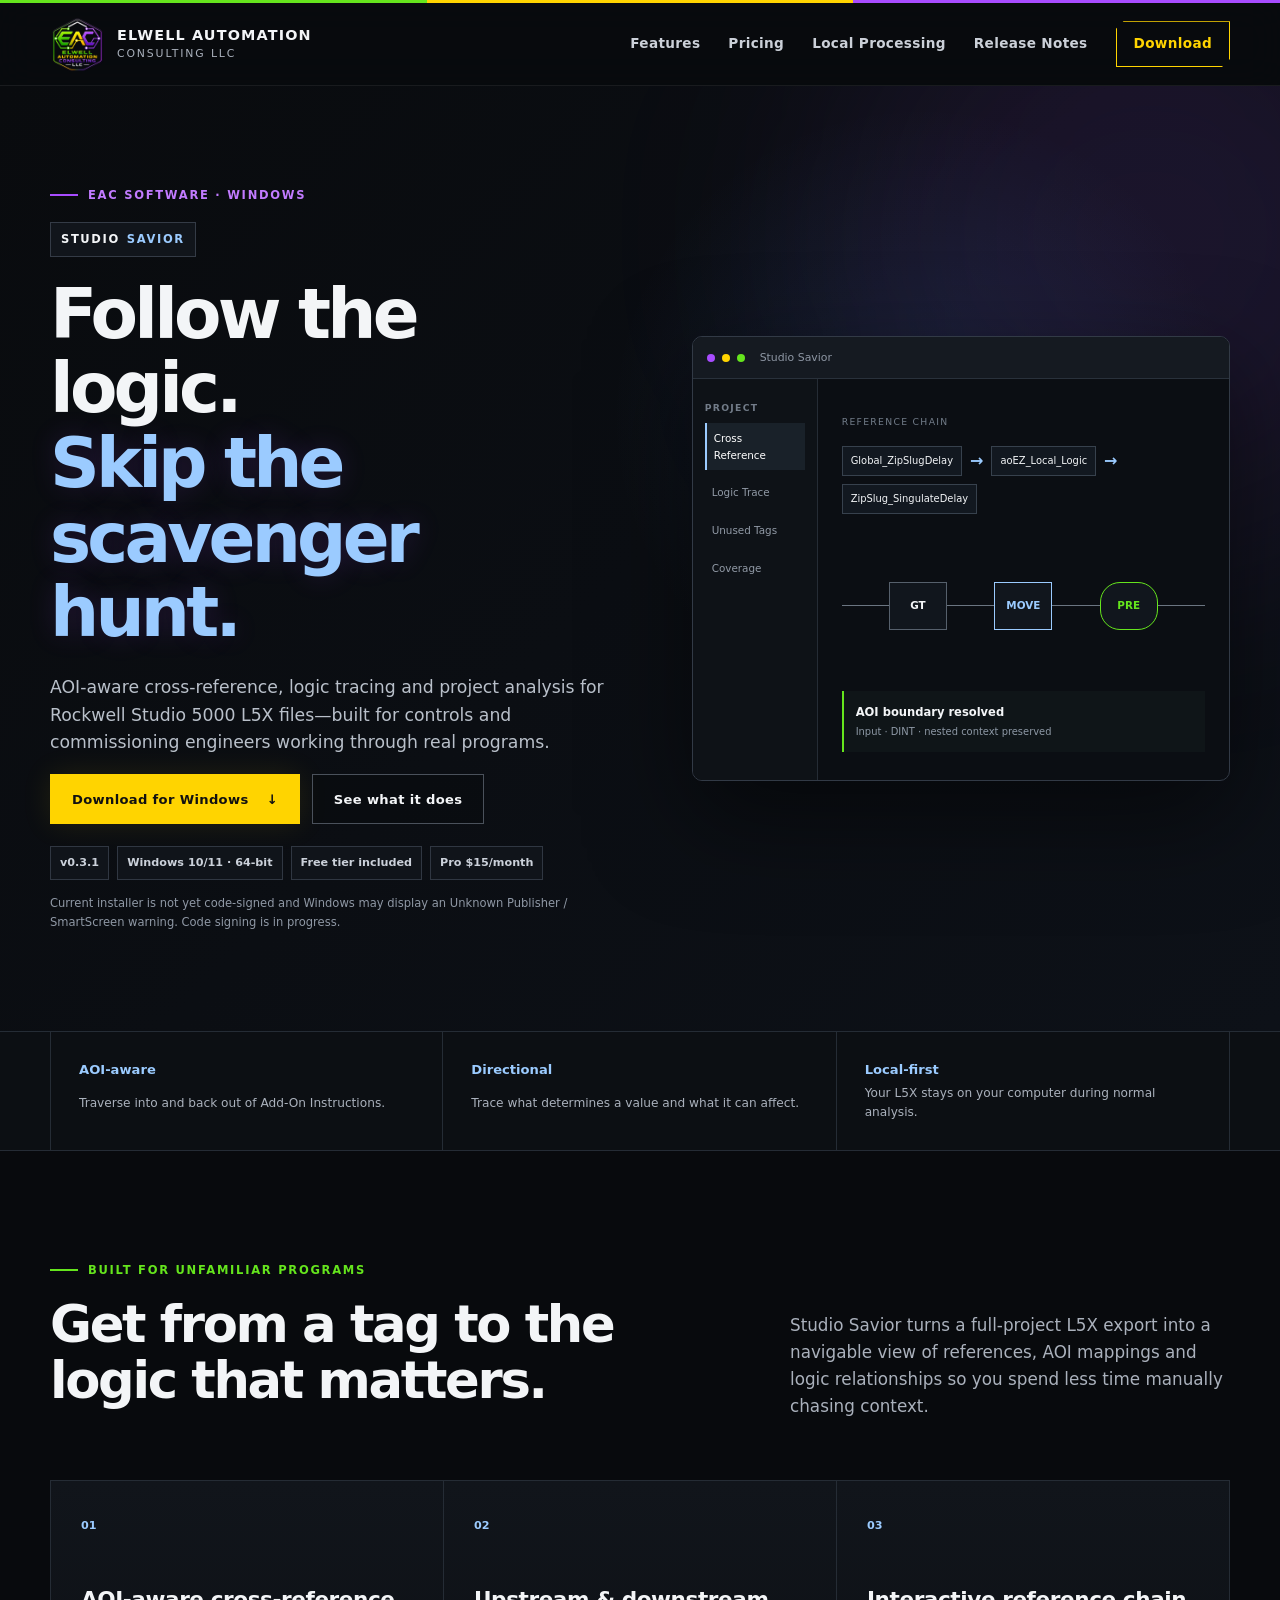
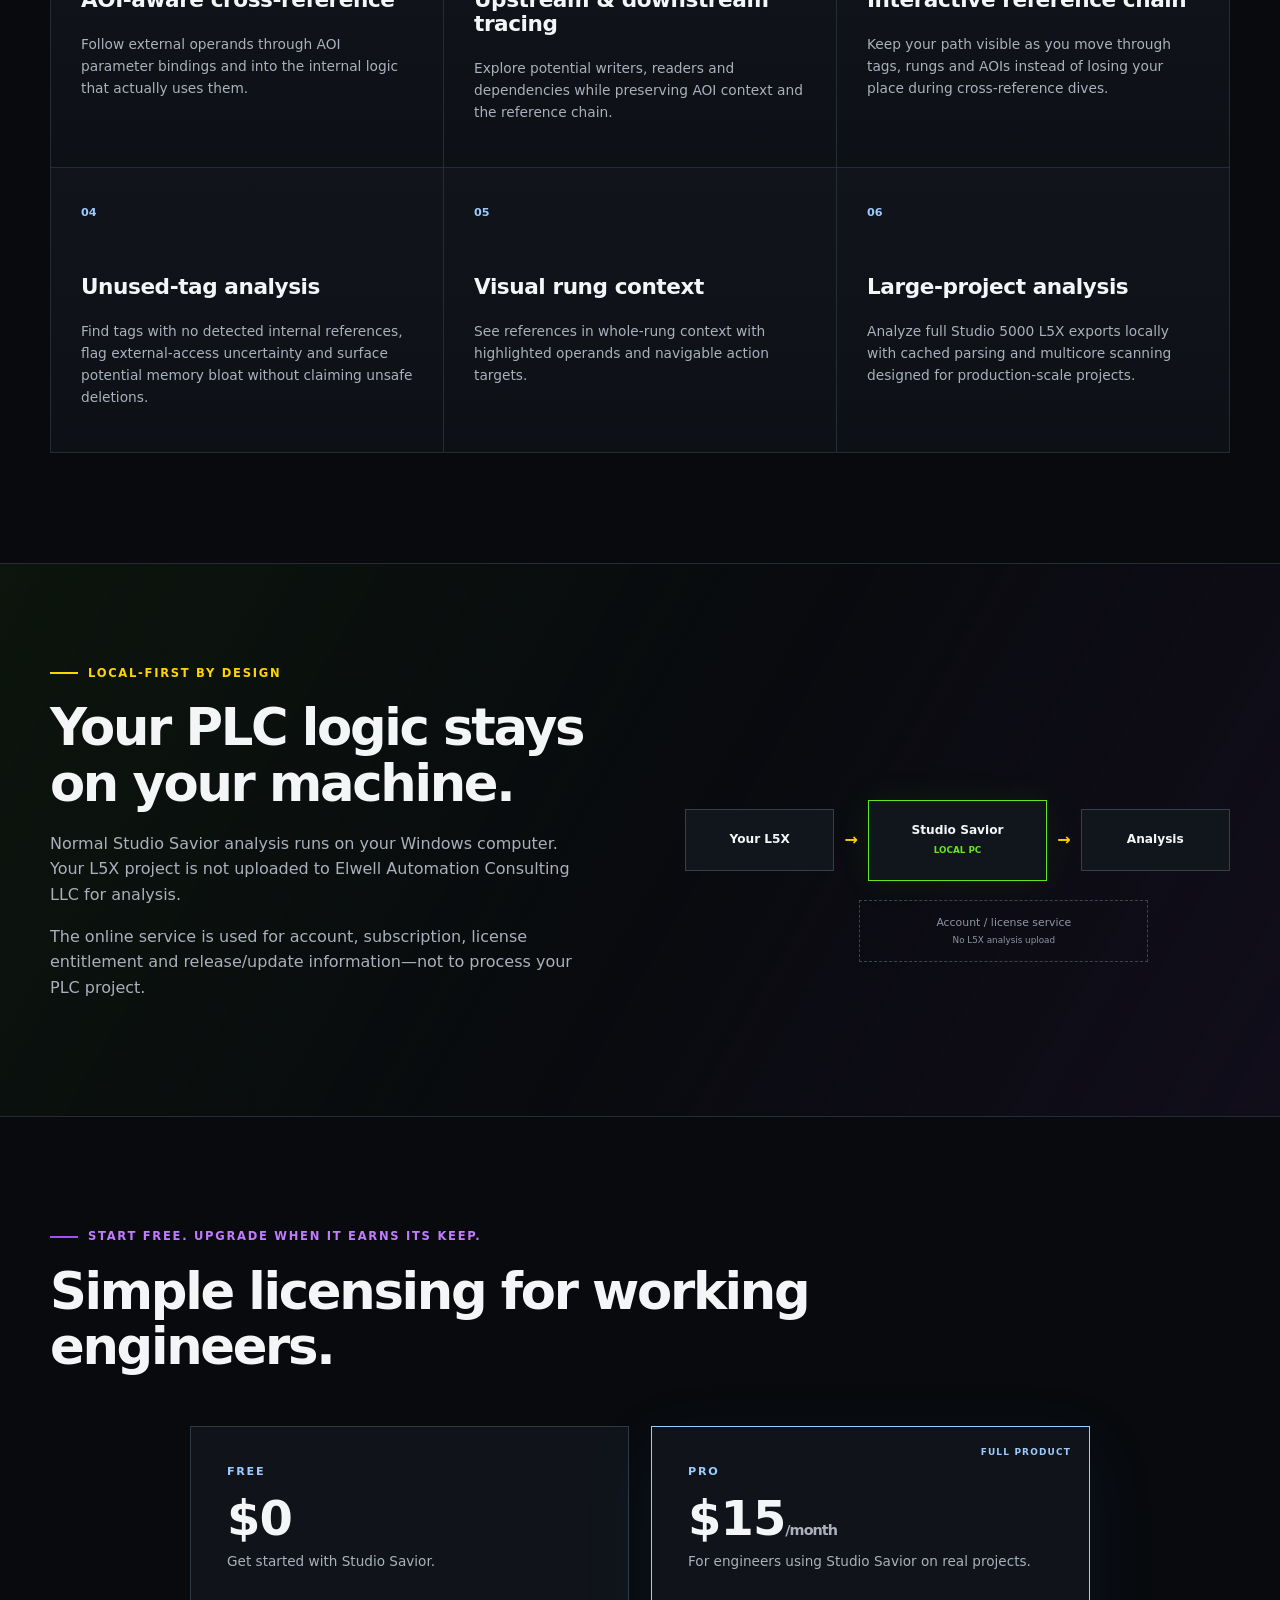
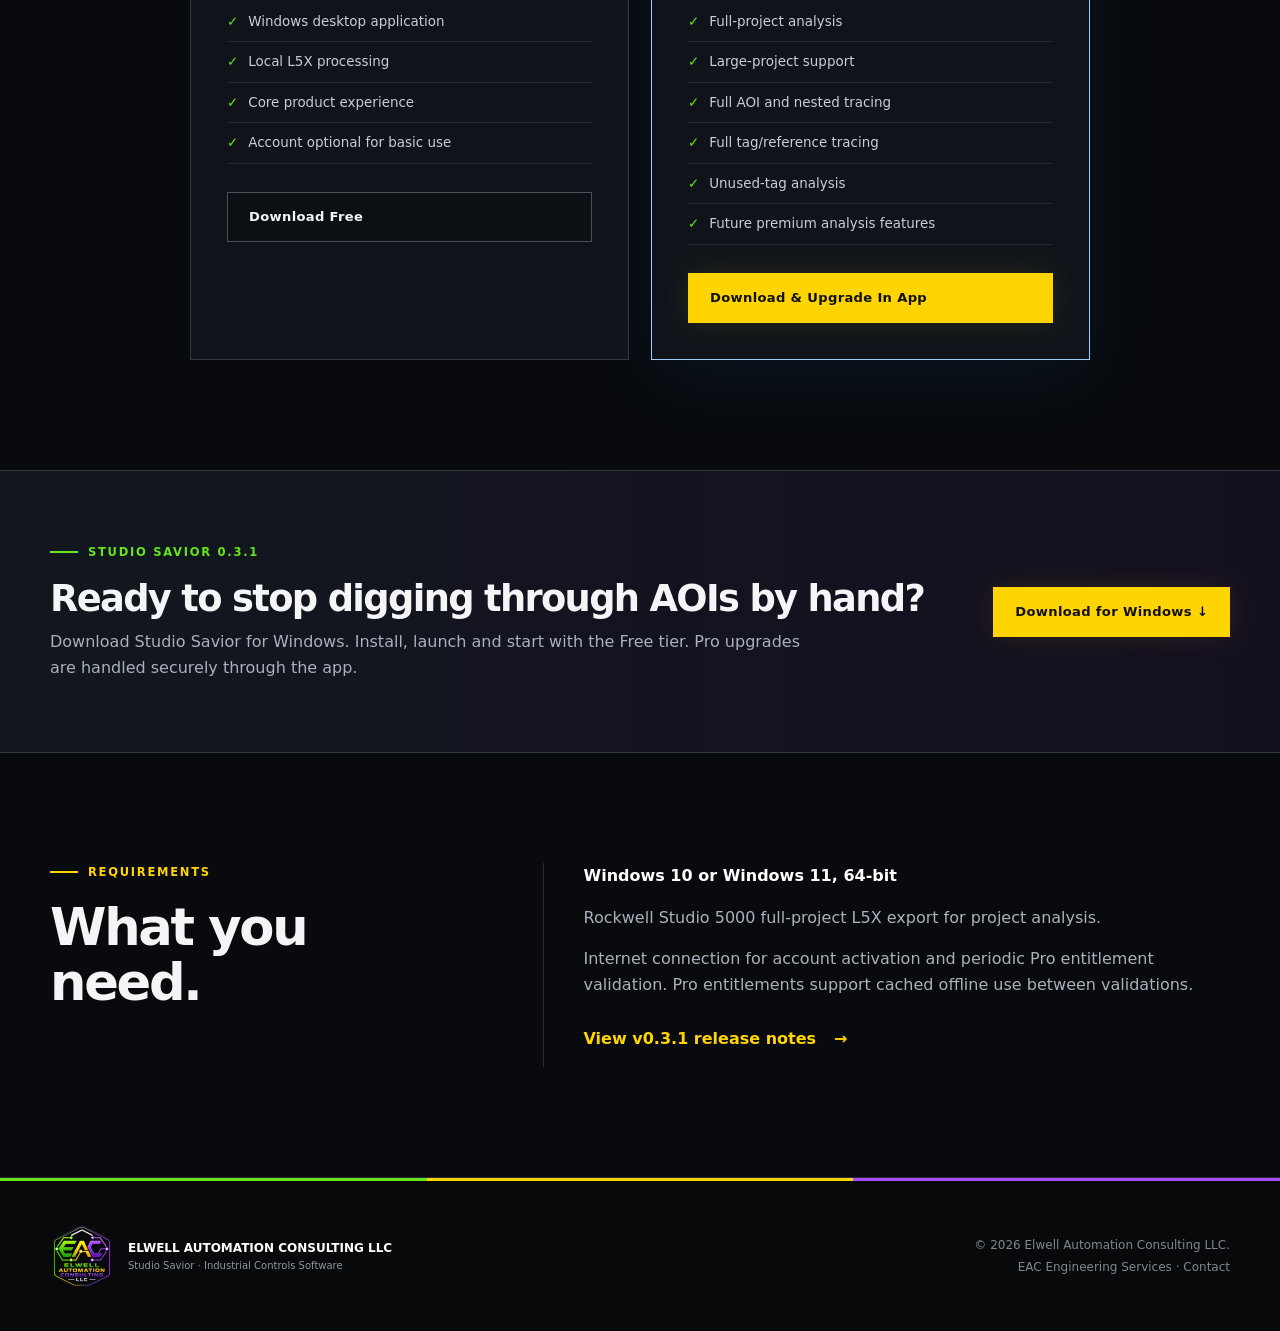
==== commit 258fa971: "Updated Versioning" ====
--- a/studio-savior/index.html
+++ b/studio-savior/index.html
@@ -24,7 +24,7 @@
     <a class="brand" href="../" aria-label="Elwell Automation Consulting home"><img src="../assets/eac-logo.png" alt="" /><span><strong>ELWELL AUTOMATION</strong><small>CONSULTING LLC</small></span></a>
     <button class="nav-toggle" type="button" aria-expanded="false" aria-controls="site-nav" data-nav-toggle><span></span><span></span><span></span><span class="sr-only">Toggle navigation</span></button>
     <nav id="site-nav" class="site-nav" aria-label="Primary navigation" data-nav>
-      <a href="#features">Features</a><a href="#pricing">Pricing</a><a href="#privacy">Local Processing</a><a href="https://github.com/Lonedebater7/Studio-Savior-Releases/releases/tag/v0.3.0" target="_blank" rel="noopener">Release Notes</a><a class="nav-cta" href="https://github.com/Lonedebater7/Studio-Savior-Releases/releases/download/v0.3.0/Studio-Savior-Setup-0.3.0.exe">Download</a>
+      <a href="#features">Features</a><a href="#pricing">Pricing</a><a href="#privacy">Local Processing</a><a href="https://github.com/Lonedebater7/Studio-Savior-Releases/releases/tag/v0.3.1" target="_blank" rel="noopener">Release Notes</a><a class="nav-cta" href="https://github.com/Lonedebater7/Studio-Savior-Releases/releases/download/v0.3.1/Studio-Savior-Setup-0.3.1.exe">Download</a>
     </nav>
   </div>
 </header>
@@ -37,8 +37,8 @@
         <div class="ss-badge">STUDIO <b>SAVIOR</b></div>
         <h1>Follow the logic.<br><em>Skip the scavenger hunt.</em></h1>
         <p class="ss-lede">AOI-aware cross-reference, logic tracing and project analysis for Rockwell Studio 5000 L5X files—built for controls and commissioning engineers working through real programs.</p>
-        <div class="hero-actions"><a class="button button-primary ss-download" href="https://github.com/Lonedebater7/Studio-Savior-Releases/releases/download/v0.3.0/Studio-Savior-Setup-0.3.0.exe">Download for Windows <b>↓</b></a><a class="button button-ghost" href="#features">See what it does</a></div>
-        <div class="ss-meta"><span>v0.3.0</span><span>Windows 10/11 · 64-bit</span><span>Free tier included</span><span>Pro $15/month</span></div>
+        <div class="hero-actions"><a class="button button-primary ss-download" href="https://github.com/Lonedebater7/Studio-Savior-Releases/releases/download/v0.3.1/Studio-Savior-Setup-0.3.1.exe">Download for Windows <b>↓</b></a><a class="button button-ghost" href="#features">See what it does</a></div>
+        <div class="ss-meta"><span>v0.3.1</span><span>Windows 10/11 · 64-bit</span><span>Free tier included</span><span>Pro $15/month</span></div>
         <p class="ss-warning">Current installer is not yet code-signed and Windows may display an Unknown Publisher / SmartScreen warning. Code signing is in progress.</p>
       </div>
       <div class="ss-app-shell reveal" aria-label="Illustration of Studio Savior logic tracing">
@@ -64,11 +64,11 @@
 
   <section class="ss-local" id="privacy"><div class="container ss-local-grid"><div class="reveal"><p class="eyebrow yellow"><span></span>Local-first by design</p><h2>Your PLC logic stays on your machine.</h2><p>Normal Studio Savior analysis runs on your Windows computer. Your L5X project is not uploaded to Elwell Automation Consulting LLC for analysis.</p><p>The online service is used for account, subscription, license entitlement and release/update information—not to process your PLC project.</p></div><div class="ss-flow reveal"><span>Your L5X</span><b>→</b><span class="local-box">Studio Savior<br><small>LOCAL PC</small></span><b>→</b><span>Analysis</span><div class="ss-cloud">Account / license service<br><small>No L5X analysis upload</small></div></div></div></section>
 
-  <section class="section ss-pricing" id="pricing"><div class="container"><div class="section-heading reveal"><p class="eyebrow purple"><span></span>Start free. Upgrade when it earns its keep.</p><h2>Simple licensing for working engineers.</h2></div><div class="ss-price-grid"><article class="ss-price reveal"><p>FREE</p><h3>$0</h3><span>Get started with Studio Savior.</span><ul><li>Windows desktop application</li><li>Local L5X processing</li><li>Core product experience</li><li>Account optional for basic use</li></ul><a class="button button-ghost button-wide" href="https://github.com/Lonedebater7/Studio-Savior-Releases/releases/download/v0.3.0/Studio-Savior-Setup-0.3.0.exe">Download Free</a></article><article class="ss-price featured reveal"><div class="ss-popular">FULL PRODUCT</div><p>PRO</p><h3>$15<small>/month</small></h3><span>For engineers using Studio Savior on real projects.</span><ul><li>Full-project analysis</li><li>Large-project support</li><li>Full AOI and nested tracing</li><li>Full tag/reference tracing</li><li>Unused-tag analysis</li><li>Future premium analysis features</li></ul><a class="button button-primary button-wide" href="https://github.com/Lonedebater7/Studio-Savior-Releases/releases/download/v0.3.0/Studio-Savior-Setup-0.3.0.exe">Download &amp; Upgrade In App</a></article></div></div></section>
+  <section class="section ss-pricing" id="pricing"><div class="container"><div class="section-heading reveal"><p class="eyebrow purple"><span></span>Start free. Upgrade when it earns its keep.</p><h2>Simple licensing for working engineers.</h2></div><div class="ss-price-grid"><article class="ss-price reveal"><p>FREE</p><h3>$0</h3><span>Get started with Studio Savior.</span><ul><li>Windows desktop application</li><li>Local L5X processing</li><li>Core product experience</li><li>Account optional for basic use</li></ul><a class="button button-ghost button-wide" href="https://github.com/Lonedebater7/Studio-Savior-Releases/releases/download/v0.3.1/Studio-Savior-Setup-0.3.1.exe">Download Free</a></article><article class="ss-price featured reveal"><div class="ss-popular">FULL PRODUCT</div><p>PRO</p><h3>$15<small>/month</small></h3><span>For engineers using Studio Savior on real projects.</span><ul><li>Full-project analysis</li><li>Large-project support</li><li>Full AOI and nested tracing</li><li>Full tag/reference tracing</li><li>Unused-tag analysis</li><li>Future premium analysis features</li></ul><a class="button button-primary button-wide" href="https://github.com/Lonedebater7/Studio-Savior-Releases/releases/download/v0.3.1/Studio-Savior-Setup-0.3.1.exe">Download &amp; Upgrade In App</a></article></div></div></section>
 
-  <section class="ss-download-band"><div class="container support-grid reveal"><div><p class="eyebrow green"><span></span>Studio Savior 0.3.0</p><h2>Ready to stop digging through AOIs by hand?</h2><p>Download Studio Savior for Windows. Install, launch and start with the Free tier. Pro upgrades are handled securely through the app.</p></div><a class="button button-primary" href="https://github.com/Lonedebater7/Studio-Savior-Releases/releases/download/v0.3.0/Studio-Savior-Setup-0.3.0.exe">Download for Windows ↓</a></div></section>
+  <section class="ss-download-band"><div class="container support-grid reveal"><div><p class="eyebrow green"><span></span>Studio Savior 0.3.1</p><h2>Ready to stop digging through AOIs by hand?</h2><p>Download Studio Savior for Windows. Install, launch and start with the Free tier. Pro upgrades are handled securely through the app.</p></div><a class="button button-primary" href="https://github.com/Lonedebater7/Studio-Savior-Releases/releases/download/v0.3.1/Studio-Savior-Setup-0.3.1.exe">Download for Windows ↓</a></div></section>
 
-  <section class="section ss-requirements"><div class="container ss-require-grid"><div><p class="eyebrow yellow"><span></span>Requirements</p><h2>What you need.</h2></div><div><p><strong>Windows 10 or Windows 11, 64-bit</strong></p><p>Rockwell Studio 5000 full-project L5X export for project analysis.</p><p>Internet connection for account activation and periodic Pro entitlement validation. Pro entitlements support cached offline use between validations.</p><p><a class="text-link" href="https://github.com/Lonedebater7/Studio-Savior-Releases/releases/tag/v0.3.0" target="_blank" rel="noopener">View v0.3.0 release notes <b>→</b></a></p></div></div></section>
+  <section class="section ss-requirements"><div class="container ss-require-grid"><div><p class="eyebrow yellow"><span></span>Requirements</p><h2>What you need.</h2></div><div><p><strong>Windows 10 or Windows 11, 64-bit</strong></p><p>Rockwell Studio 5000 full-project L5X export for project analysis.</p><p>Internet connection for account activation and periodic Pro entitlement validation. Pro entitlements support cached offline use between validations.</p><p><a class="text-link" href="https://github.com/Lonedebater7/Studio-Savior-Releases/releases/tag/v0.3.1" target="_blank" rel="noopener">View v0.3.1 release notes <b>→</b></a></p></div></div></section>
 </main>
 <footer class="site-footer"><div class="brand-stripe" aria-hidden="true"><i></i><i></i><i></i></div><div class="container footer-wrap"><div class="footer-brand"><img src="../assets/eac-logo.png" alt="" /><span><strong>ELWELL AUTOMATION CONSULTING LLC</strong><small>Studio Savior · Industrial Controls Software</small></span></div><div><p>© <span data-year></span> Elwell Automation Consulting LLC.</p><p><a href="../">EAC Engineering Services</a> · <a href="mailto:contact@elwellautomation.com">Contact</a></p></div></div></footer>
 </body></html>
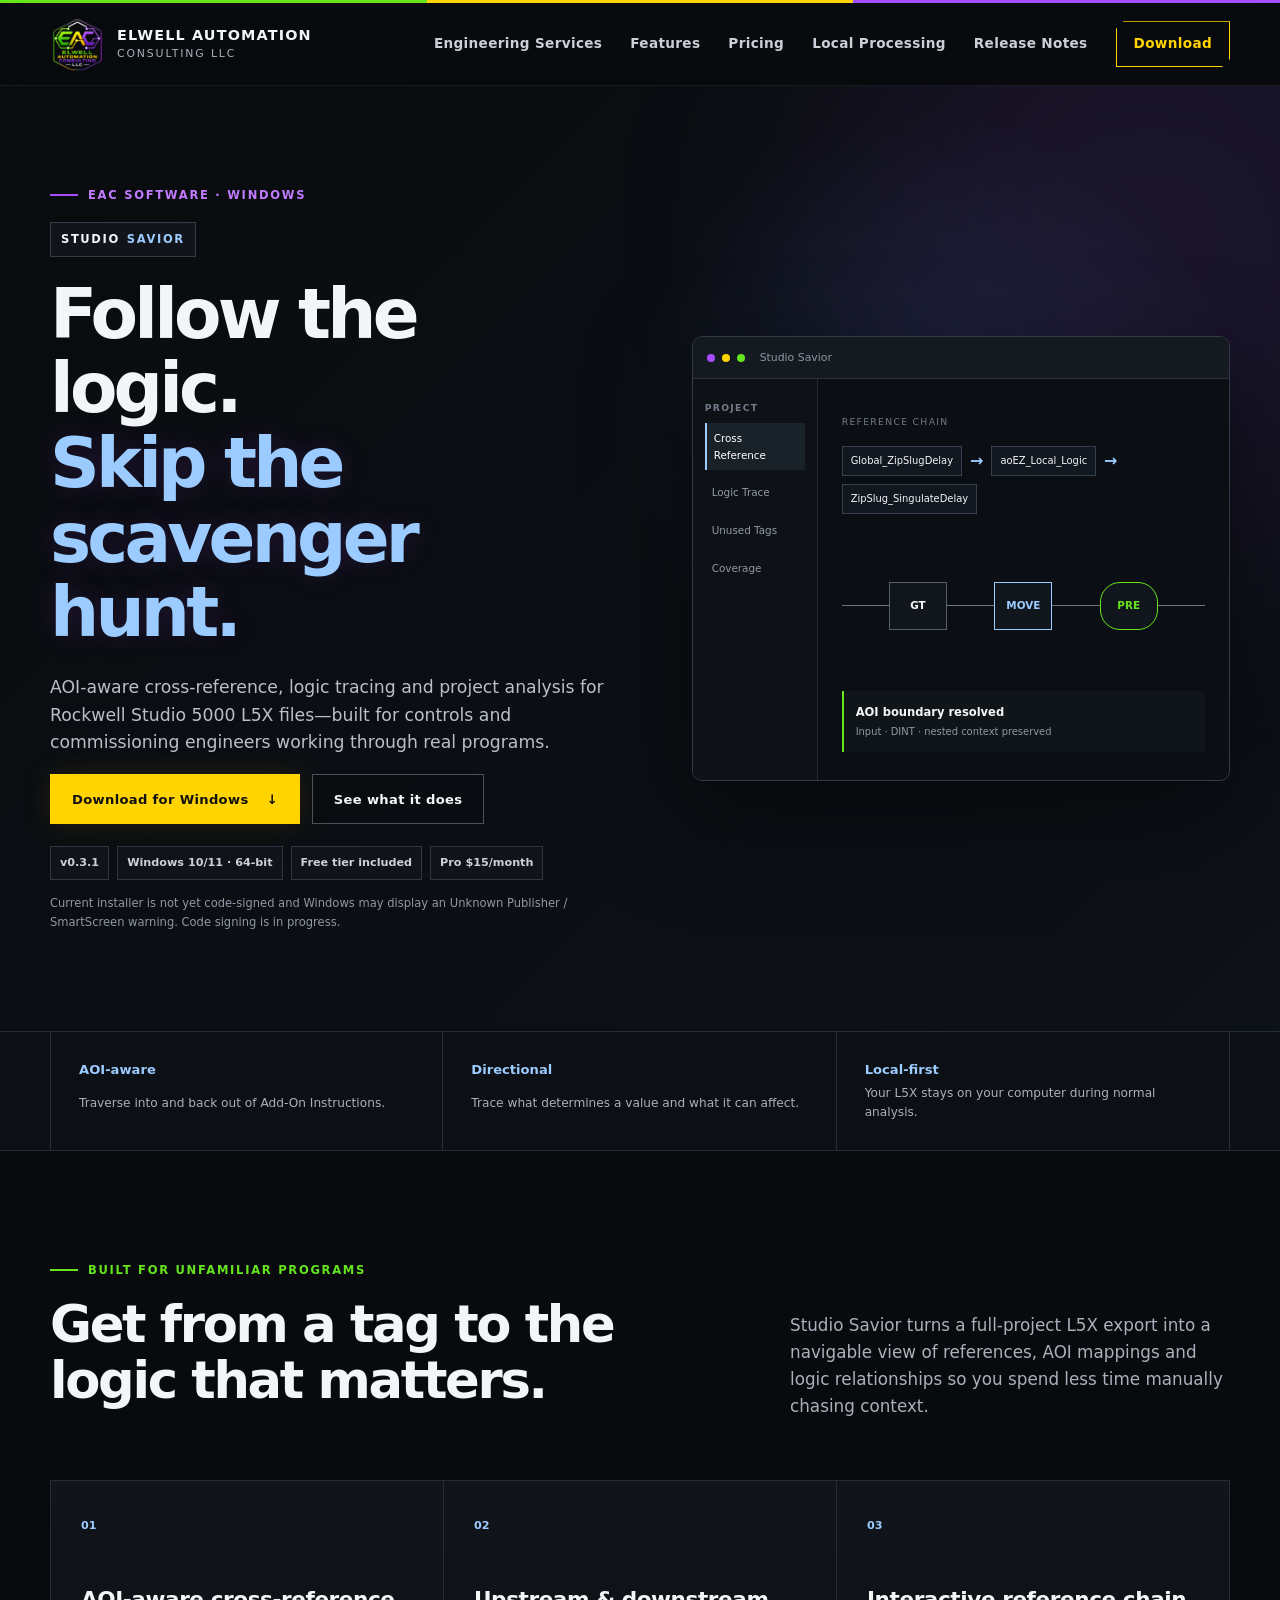
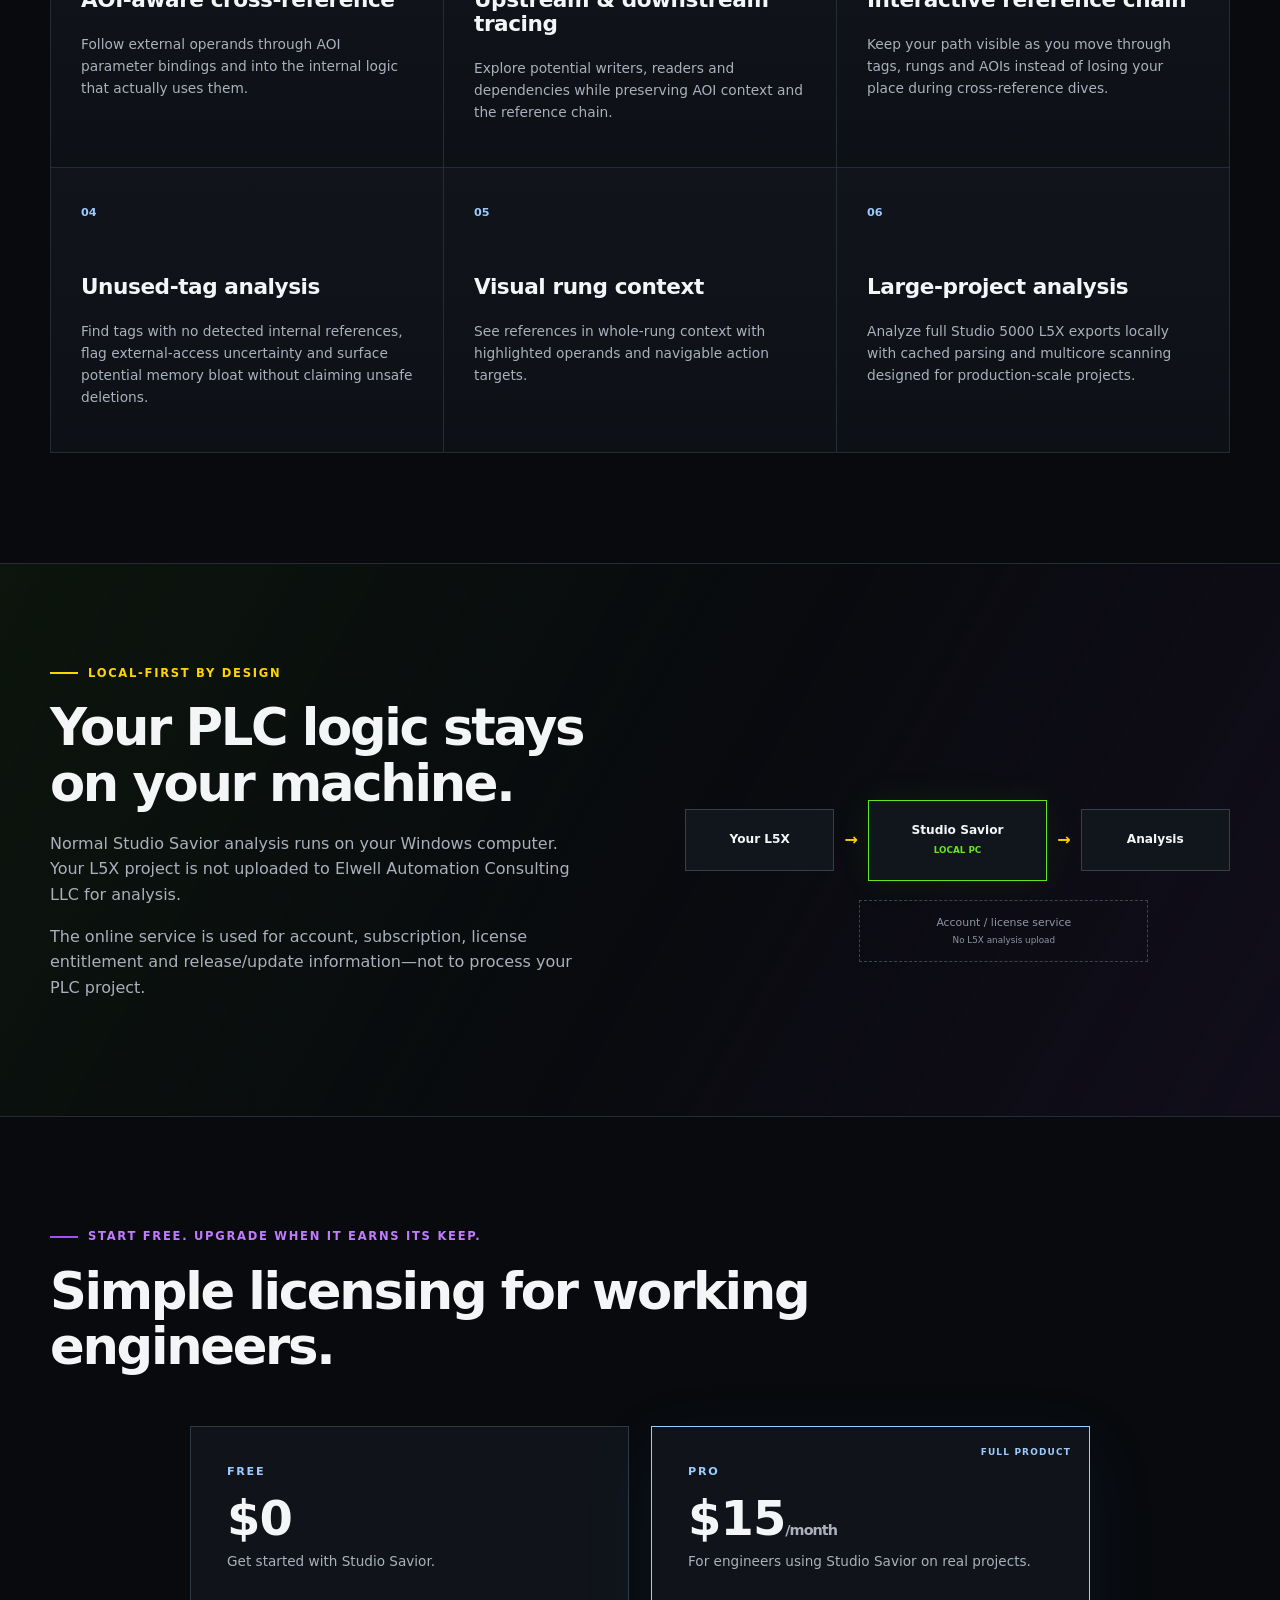
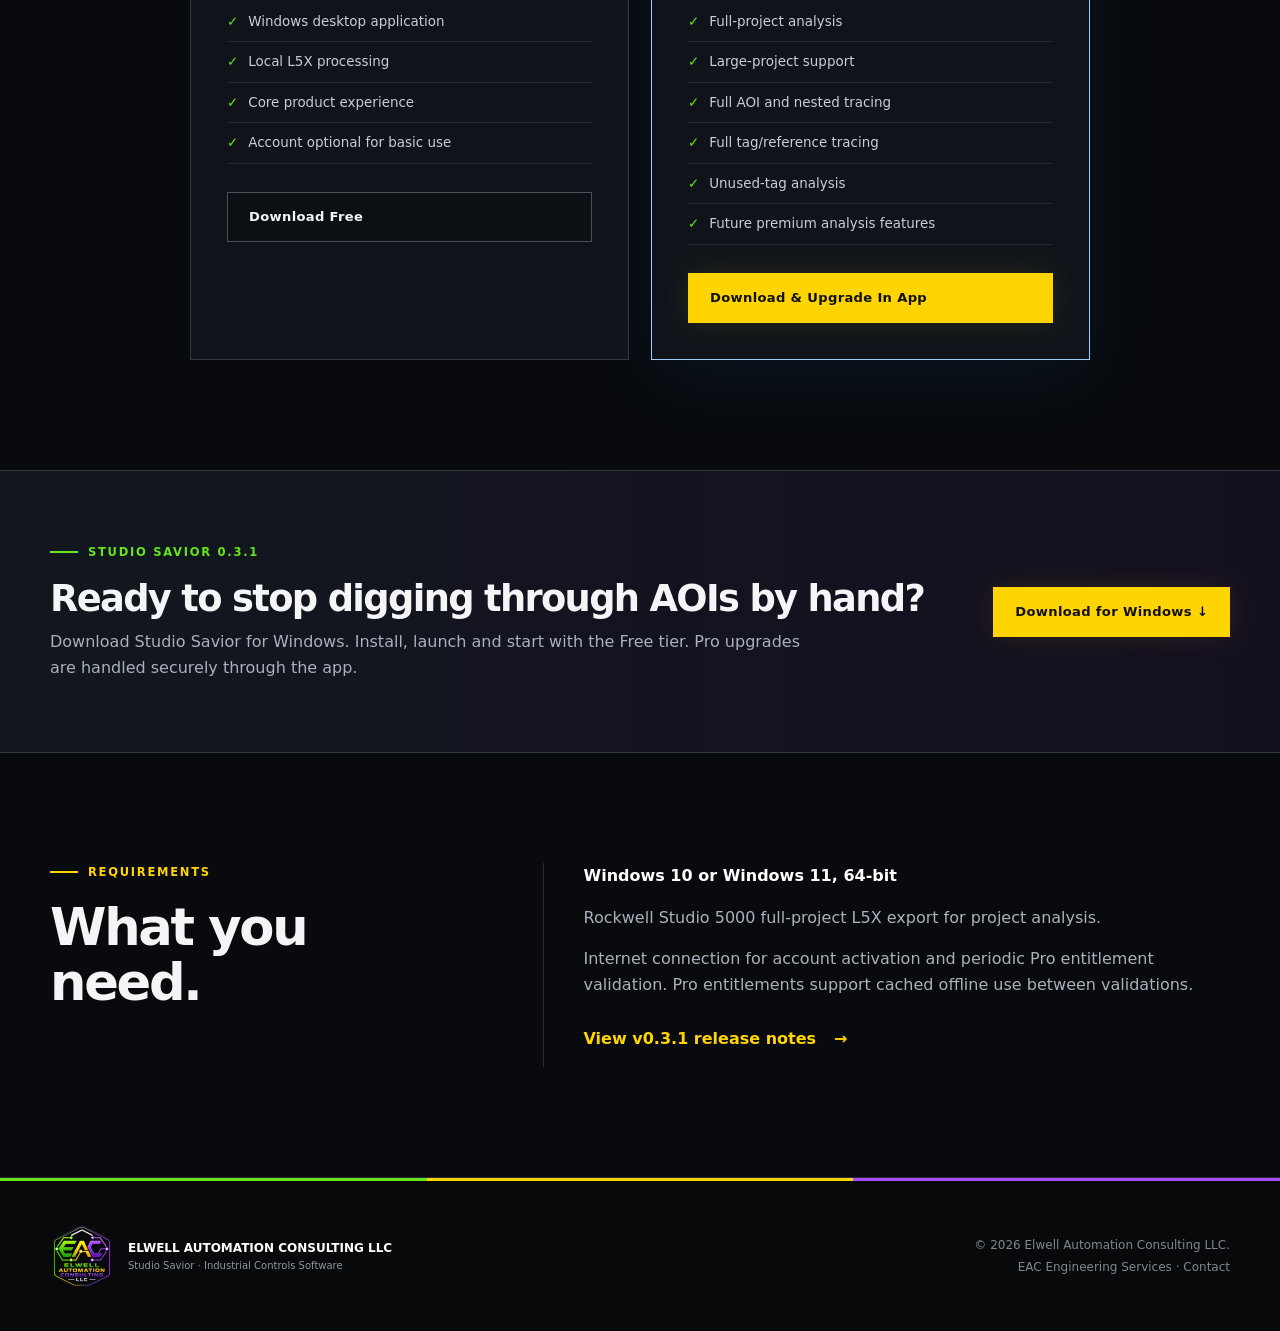
==== commit 75586551: "Studio Savior Nav Addition" ====
--- a/studio-savior/index.html
+++ b/studio-savior/index.html
@@ -24,7 +24,7 @@
     <a class="brand" href="../" aria-label="Elwell Automation Consulting home"><img src="../assets/eac-logo.png" alt="" /><span><strong>ELWELL AUTOMATION</strong><small>CONSULTING LLC</small></span></a>
     <button class="nav-toggle" type="button" aria-expanded="false" aria-controls="site-nav" data-nav-toggle><span></span><span></span><span></span><span class="sr-only">Toggle navigation</span></button>
     <nav id="site-nav" class="site-nav" aria-label="Primary navigation" data-nav>
-      <a href="#features">Features</a><a href="#pricing">Pricing</a><a href="#privacy">Local Processing</a><a href="https://github.com/Lonedebater7/Studio-Savior-Releases/releases/tag/v0.3.1" target="_blank" rel="noopener">Release Notes</a><a class="nav-cta" href="https://github.com/Lonedebater7/Studio-Savior-Releases/releases/download/v0.3.1/Studio-Savior-Setup-0.3.1.exe">Download</a>
+      <a href="../">Engineering Services</a><a href="#features">Features</a><a href="#pricing">Pricing</a><a href="#privacy">Local Processing</a><a href="https://github.com/Lonedebater7/Studio-Savior-Releases/releases/latest" target="_blank" rel="noopener">Release Notes</a><a class="nav-cta" href="https://api.studio.elwellautomation.com/v1/releases/windows/download">Download</a>
     </nav>
   </div>
 </header>
@@ -37,7 +37,7 @@
         <div class="ss-badge">STUDIO <b>SAVIOR</b></div>
         <h1>Follow the logic.<br><em>Skip the scavenger hunt.</em></h1>
         <p class="ss-lede">AOI-aware cross-reference, logic tracing and project analysis for Rockwell Studio 5000 L5X files—built for controls and commissioning engineers working through real programs.</p>
-        <div class="hero-actions"><a class="button button-primary ss-download" href="https://github.com/Lonedebater7/Studio-Savior-Releases/releases/download/v0.3.1/Studio-Savior-Setup-0.3.1.exe">Download for Windows <b>↓</b></a><a class="button button-ghost" href="#features">See what it does</a></div>
+        <div class="hero-actions"><a class="button button-primary ss-download" href="https://api.studio.elwellautomation.com/v1/releases/windows/download">Download for Windows <b>↓</b></a><a class="button button-ghost" href="#features">See what it does</a></div>
         <div class="ss-meta"><span>v0.3.1</span><span>Windows 10/11 · 64-bit</span><span>Free tier included</span><span>Pro $15/month</span></div>
         <p class="ss-warning">Current installer is not yet code-signed and Windows may display an Unknown Publisher / SmartScreen warning. Code signing is in progress.</p>
       </div>
@@ -64,9 +64,9 @@
 
   <section class="ss-local" id="privacy"><div class="container ss-local-grid"><div class="reveal"><p class="eyebrow yellow"><span></span>Local-first by design</p><h2>Your PLC logic stays on your machine.</h2><p>Normal Studio Savior analysis runs on your Windows computer. Your L5X project is not uploaded to Elwell Automation Consulting LLC for analysis.</p><p>The online service is used for account, subscription, license entitlement and release/update information—not to process your PLC project.</p></div><div class="ss-flow reveal"><span>Your L5X</span><b>→</b><span class="local-box">Studio Savior<br><small>LOCAL PC</small></span><b>→</b><span>Analysis</span><div class="ss-cloud">Account / license service<br><small>No L5X analysis upload</small></div></div></div></section>
 
-  <section class="section ss-pricing" id="pricing"><div class="container"><div class="section-heading reveal"><p class="eyebrow purple"><span></span>Start free. Upgrade when it earns its keep.</p><h2>Simple licensing for working engineers.</h2></div><div class="ss-price-grid"><article class="ss-price reveal"><p>FREE</p><h3>$0</h3><span>Get started with Studio Savior.</span><ul><li>Windows desktop application</li><li>Local L5X processing</li><li>Core product experience</li><li>Account optional for basic use</li></ul><a class="button button-ghost button-wide" href="https://github.com/Lonedebater7/Studio-Savior-Releases/releases/download/v0.3.1/Studio-Savior-Setup-0.3.1.exe">Download Free</a></article><article class="ss-price featured reveal"><div class="ss-popular">FULL PRODUCT</div><p>PRO</p><h3>$15<small>/month</small></h3><span>For engineers using Studio Savior on real projects.</span><ul><li>Full-project analysis</li><li>Large-project support</li><li>Full AOI and nested tracing</li><li>Full tag/reference tracing</li><li>Unused-tag analysis</li><li>Future premium analysis features</li></ul><a class="button button-primary button-wide" href="https://github.com/Lonedebater7/Studio-Savior-Releases/releases/download/v0.3.1/Studio-Savior-Setup-0.3.1.exe">Download &amp; Upgrade In App</a></article></div></div></section>
+  <section class="section ss-pricing" id="pricing"><div class="container"><div class="section-heading reveal"><p class="eyebrow purple"><span></span>Start free. Upgrade when it earns its keep.</p><h2>Simple licensing for working engineers.</h2></div><div class="ss-price-grid"><article class="ss-price reveal"><p>FREE</p><h3>$0</h3><span>Get started with Studio Savior.</span><ul><li>Windows desktop application</li><li>Local L5X processing</li><li>Core product experience</li><li>Account optional for basic use</li></ul><a class="button button-ghost button-wide" href="https://api.studio.elwellautomation.com/v1/releases/windows/download">Download Free</a></article><article class="ss-price featured reveal"><div class="ss-popular">FULL PRODUCT</div><p>PRO</p><h3>$15<small>/month</small></h3><span>For engineers using Studio Savior on real projects.</span><ul><li>Full-project analysis</li><li>Large-project support</li><li>Full AOI and nested tracing</li><li>Full tag/reference tracing</li><li>Unused-tag analysis</li><li>Future premium analysis features</li></ul><a class="button button-primary button-wide" href="https://api.studio.elwellautomation.com/v1/releases/windows/download">Download &amp; Upgrade In App</a></article></div></div></section>
 
-  <section class="ss-download-band"><div class="container support-grid reveal"><div><p class="eyebrow green"><span></span>Studio Savior 0.3.1</p><h2>Ready to stop digging through AOIs by hand?</h2><p>Download Studio Savior for Windows. Install, launch and start with the Free tier. Pro upgrades are handled securely through the app.</p></div><a class="button button-primary" href="https://github.com/Lonedebater7/Studio-Savior-Releases/releases/download/v0.3.1/Studio-Savior-Setup-0.3.1.exe">Download for Windows ↓</a></div></section>
+  <section class="ss-download-band"><div class="container support-grid reveal"><div><p class="eyebrow green"><span></span>Studio Savior 0.3.1</p><h2>Ready to stop digging through AOIs by hand?</h2><p>Download Studio Savior for Windows. Install, launch and start with the Free tier. Pro upgrades are handled securely through the app.</p></div><a class="button button-primary" href="https://api.studio.elwellautomation.com/v1/releases/windows/download">Download for Windows ↓</a></div></section>
 
   <section class="section ss-requirements"><div class="container ss-require-grid"><div><p class="eyebrow yellow"><span></span>Requirements</p><h2>What you need.</h2></div><div><p><strong>Windows 10 or Windows 11, 64-bit</strong></p><p>Rockwell Studio 5000 full-project L5X export for project analysis.</p><p>Internet connection for account activation and periodic Pro entitlement validation. Pro entitlements support cached offline use between validations.</p><p><a class="text-link" href="https://github.com/Lonedebater7/Studio-Savior-Releases/releases/tag/v0.3.1" target="_blank" rel="noopener">View v0.3.1 release notes <b>→</b></a></p></div></div></section>
 </main>
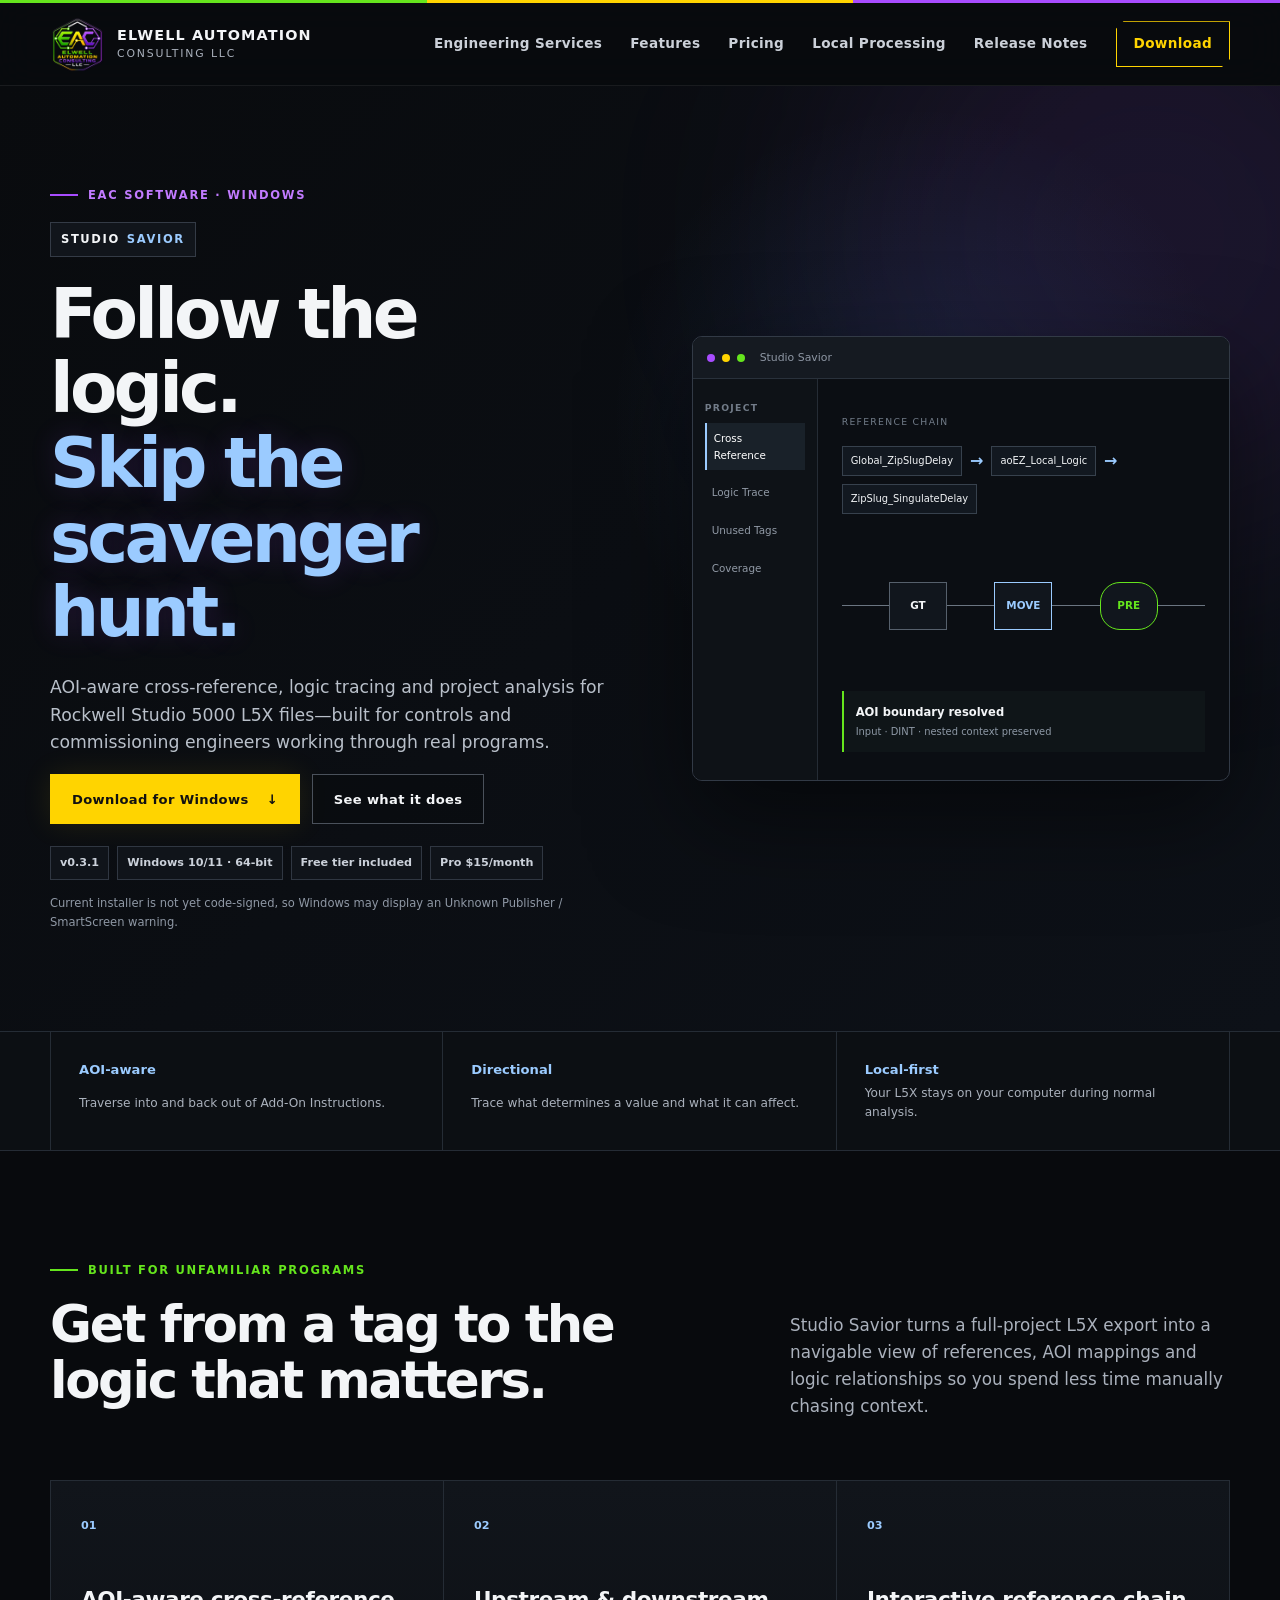
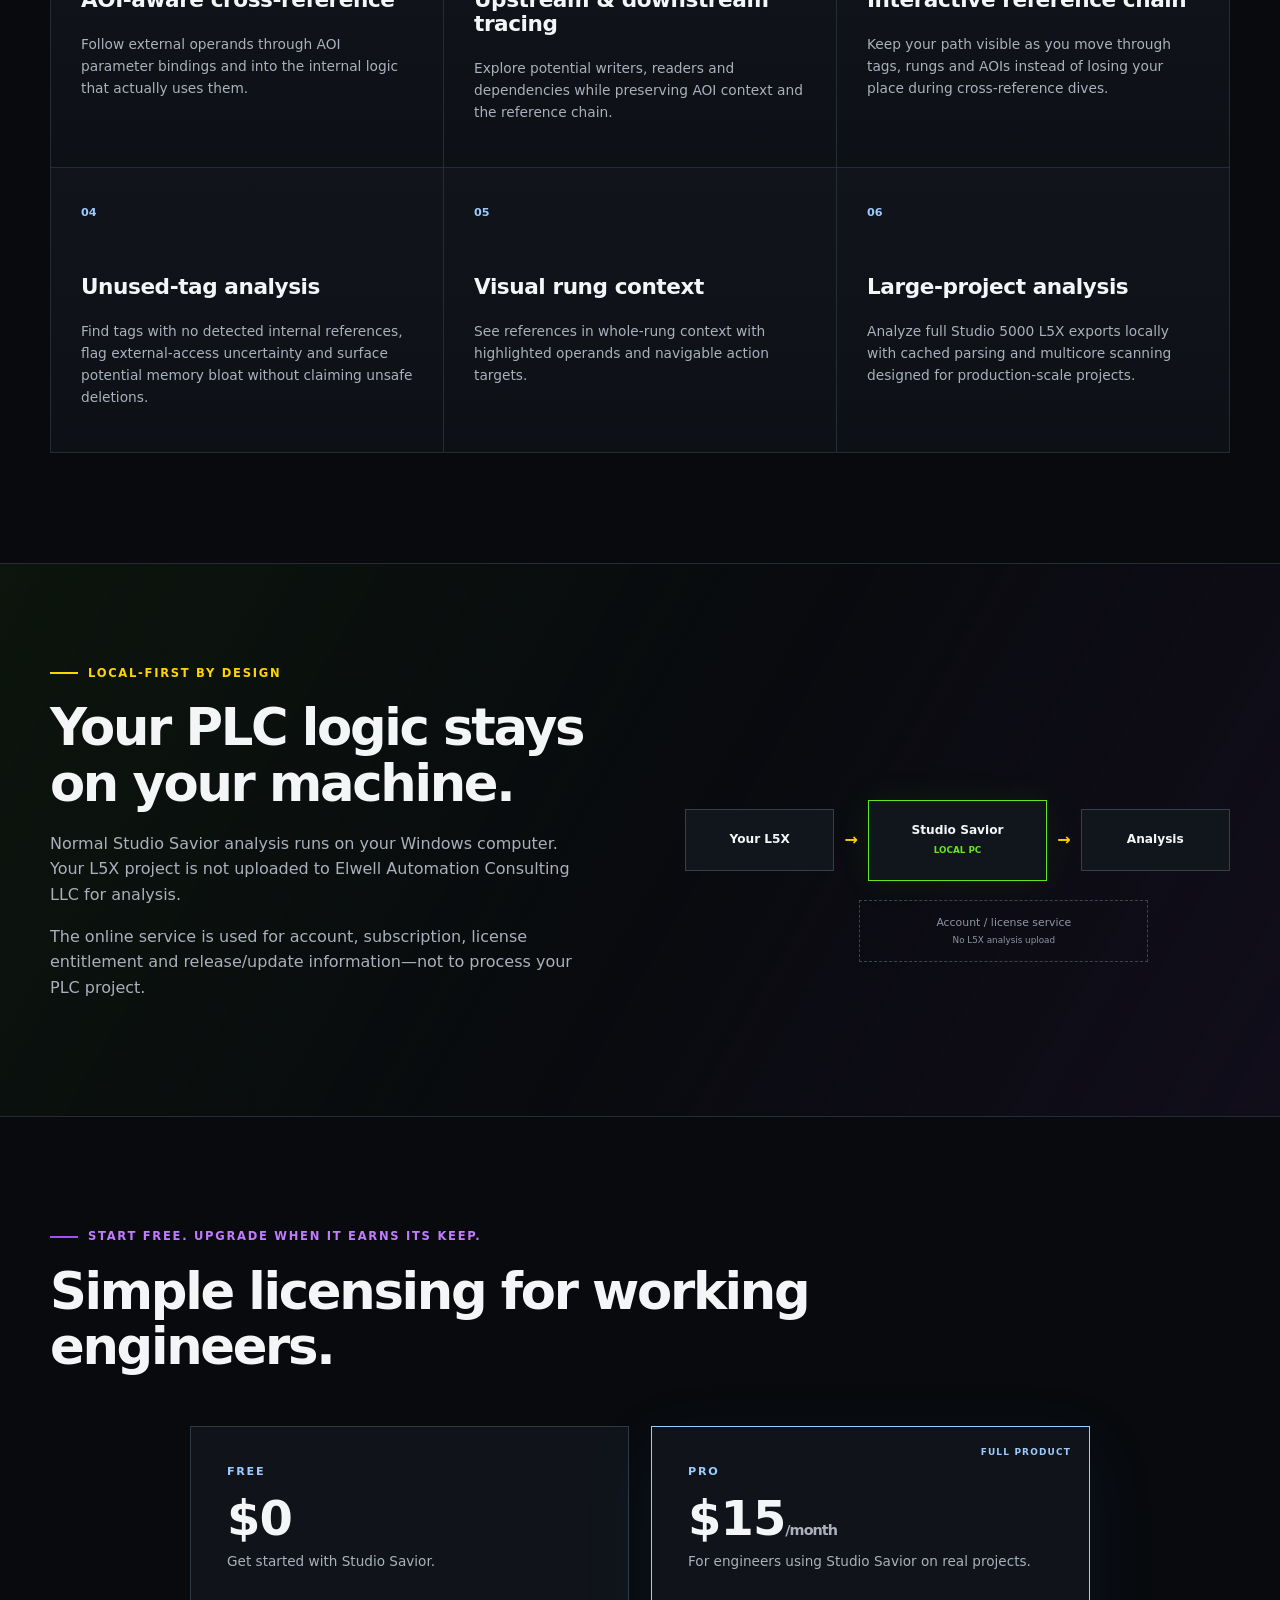
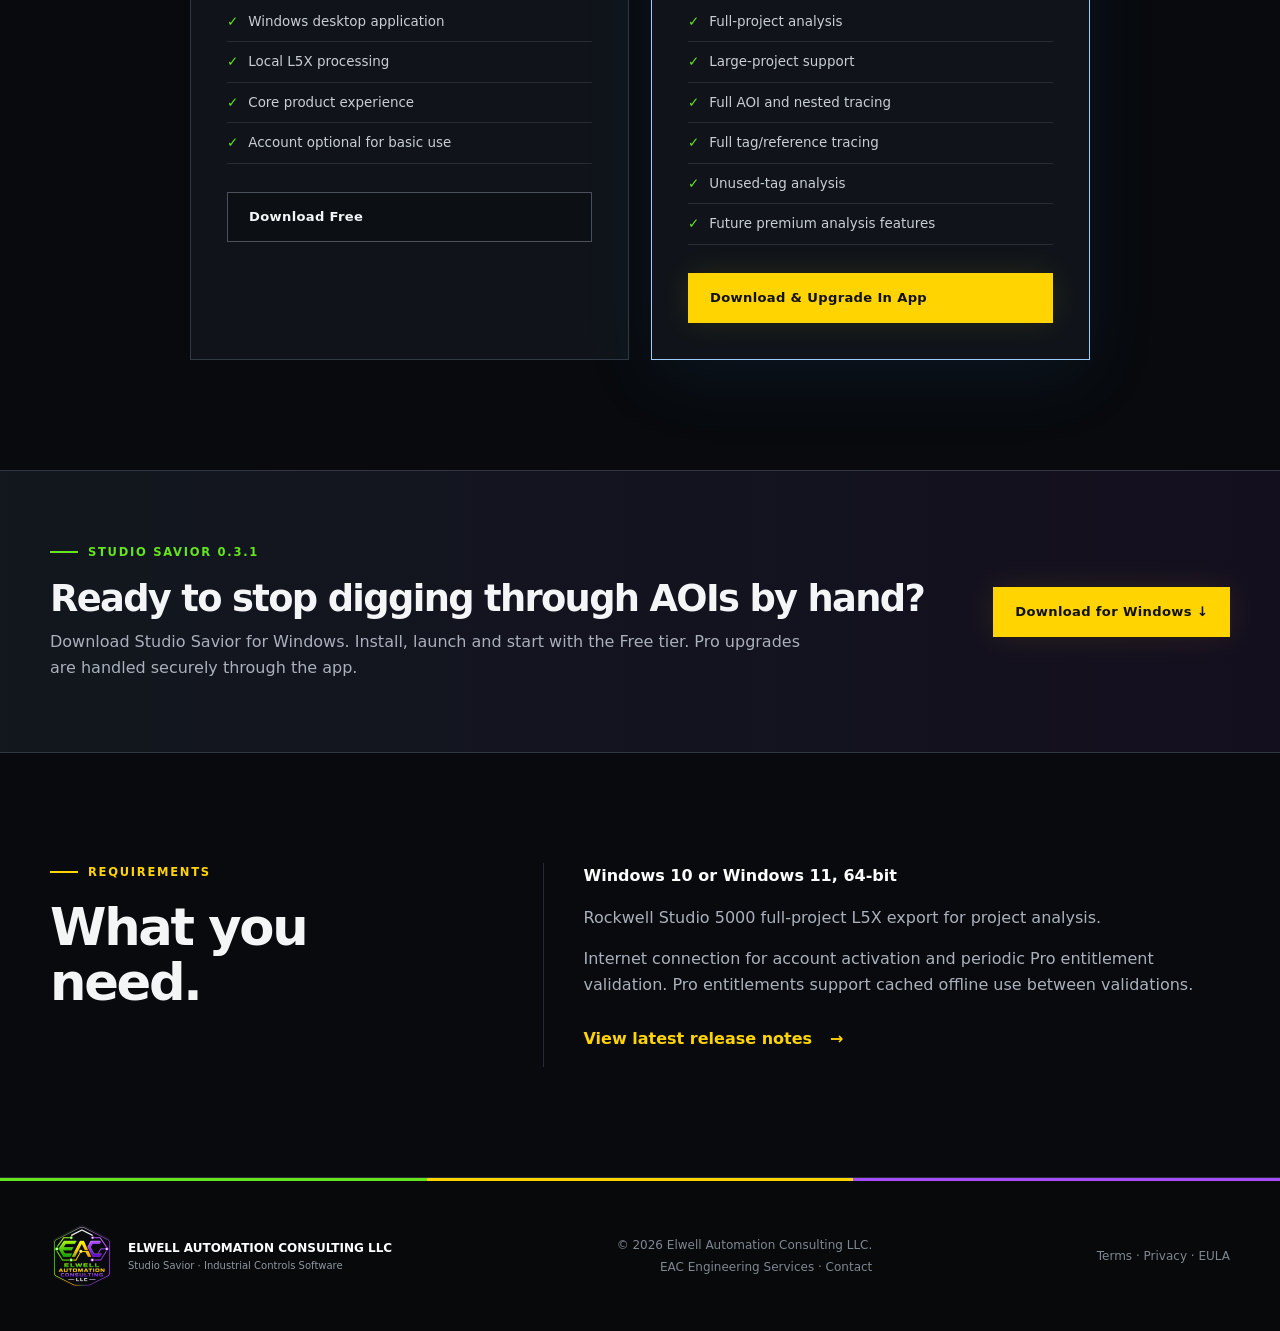
==== commit e9846f5b: "Legal Terms Pages" ====
--- a/studio-savior/index.html
+++ b/studio-savior/index.html
@@ -39,7 +39,7 @@
         <p class="ss-lede">AOI-aware cross-reference, logic tracing and project analysis for Rockwell Studio 5000 L5X files—built for controls and commissioning engineers working through real programs.</p>
         <div class="hero-actions"><a class="button button-primary ss-download" href="https://api.studio.elwellautomation.com/v1/releases/windows/download">Download for Windows <b>↓</b></a><a class="button button-ghost" href="#features">See what it does</a></div>
         <div class="ss-meta"><span>v0.3.1</span><span>Windows 10/11 · 64-bit</span><span>Free tier included</span><span>Pro $15/month</span></div>
-        <p class="ss-warning">Current installer is not yet code-signed and Windows may display an Unknown Publisher / SmartScreen warning. Code signing is in progress.</p>
+        <p class="ss-warning">Current installer is not yet code-signed, so Windows may display an Unknown Publisher / SmartScreen warning.</p>
       </div>
       <div class="ss-app-shell reveal" aria-label="Illustration of Studio Savior logic tracing">
         <div class="ss-windowbar"><i></i><i></i><i></i><span>Studio Savior</span></div>
@@ -68,7 +68,7 @@
 
   <section class="ss-download-band"><div class="container support-grid reveal"><div><p class="eyebrow green"><span></span>Studio Savior 0.3.1</p><h2>Ready to stop digging through AOIs by hand?</h2><p>Download Studio Savior for Windows. Install, launch and start with the Free tier. Pro upgrades are handled securely through the app.</p></div><a class="button button-primary" href="https://api.studio.elwellautomation.com/v1/releases/windows/download">Download for Windows ↓</a></div></section>
 
-  <section class="section ss-requirements"><div class="container ss-require-grid"><div><p class="eyebrow yellow"><span></span>Requirements</p><h2>What you need.</h2></div><div><p><strong>Windows 10 or Windows 11, 64-bit</strong></p><p>Rockwell Studio 5000 full-project L5X export for project analysis.</p><p>Internet connection for account activation and periodic Pro entitlement validation. Pro entitlements support cached offline use between validations.</p><p><a class="text-link" href="https://github.com/Lonedebater7/Studio-Savior-Releases/releases/tag/v0.3.1" target="_blank" rel="noopener">View v0.3.1 release notes <b>→</b></a></p></div></div></section>
+  <section class="section ss-requirements"><div class="container ss-require-grid"><div><p class="eyebrow yellow"><span></span>Requirements</p><h2>What you need.</h2></div><div><p><strong>Windows 10 or Windows 11, 64-bit</strong></p><p>Rockwell Studio 5000 full-project L5X export for project analysis.</p><p>Internet connection for account activation and periodic Pro entitlement validation. Pro entitlements support cached offline use between validations.</p><p><a class="text-link" href="https://github.com/Lonedebater7/Studio-Savior-Releases/releases/latest" target="_blank" rel="noopener">View latest release notes <b>→</b></a></p></div></div></section>
 </main>
-<footer class="site-footer"><div class="brand-stripe" aria-hidden="true"><i></i><i></i><i></i></div><div class="container footer-wrap"><div class="footer-brand"><img src="../assets/eac-logo.png" alt="" /><span><strong>ELWELL AUTOMATION CONSULTING LLC</strong><small>Studio Savior · Industrial Controls Software</small></span></div><div><p>© <span data-year></span> Elwell Automation Consulting LLC.</p><p><a href="../">EAC Engineering Services</a> · <a href="mailto:contact@elwellautomation.com">Contact</a></p></div></div></footer>
+<footer class="site-footer"><div class="brand-stripe" aria-hidden="true"><i></i><i></i><i></i></div><div class="container footer-wrap"><div class="footer-brand"><img src="../assets/eac-logo.png" alt="" /><span><strong>ELWELL AUTOMATION CONSULTING LLC</strong><small>Studio Savior · Industrial Controls Software</small></span></div><div><p>© <span data-year></span> Elwell Automation Consulting LLC.</p><p><a href="../">EAC Engineering Services</a> · <a href="mailto:contact@elwellautomation.com">Contact</a></p></div><div><p><a href="terms/">Terms</a> · <a href="privacy/">Privacy</a> · <a href="eula/">EULA</a></p></div></div></footer>
 </body></html>
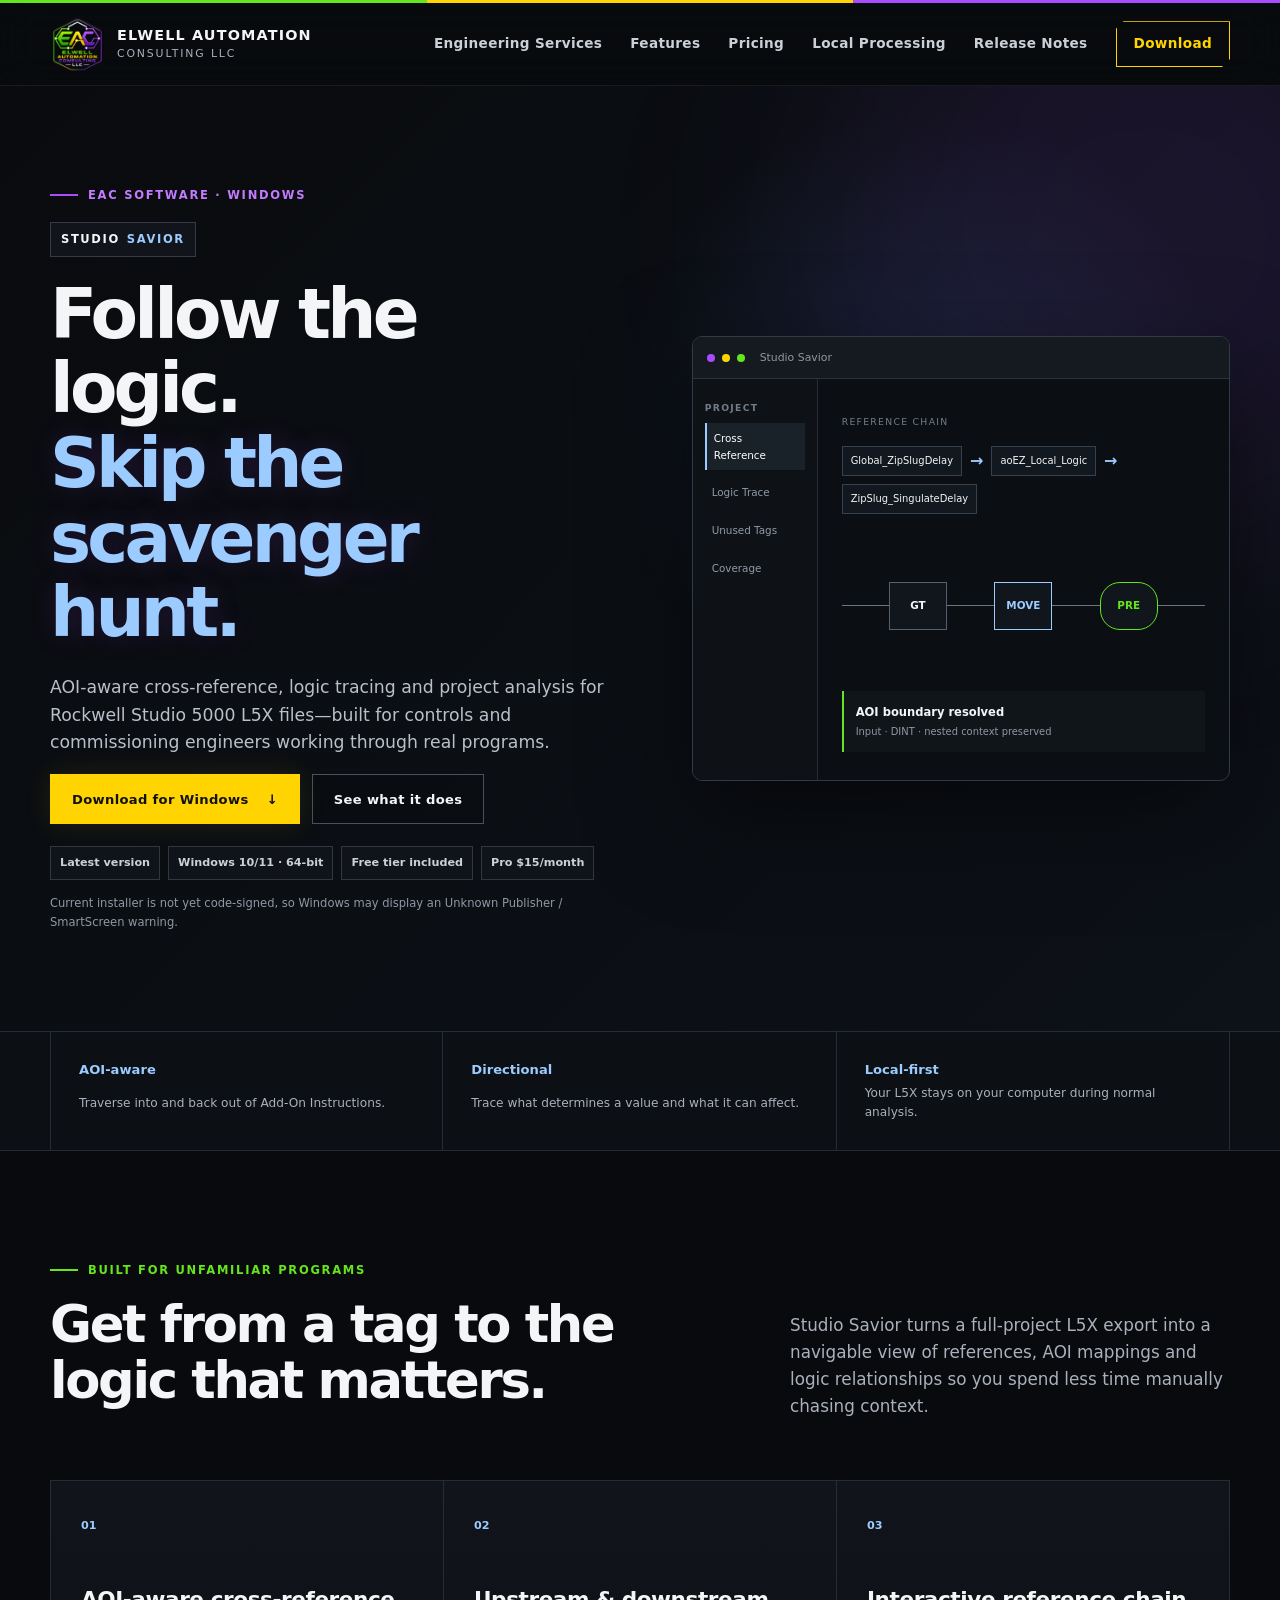
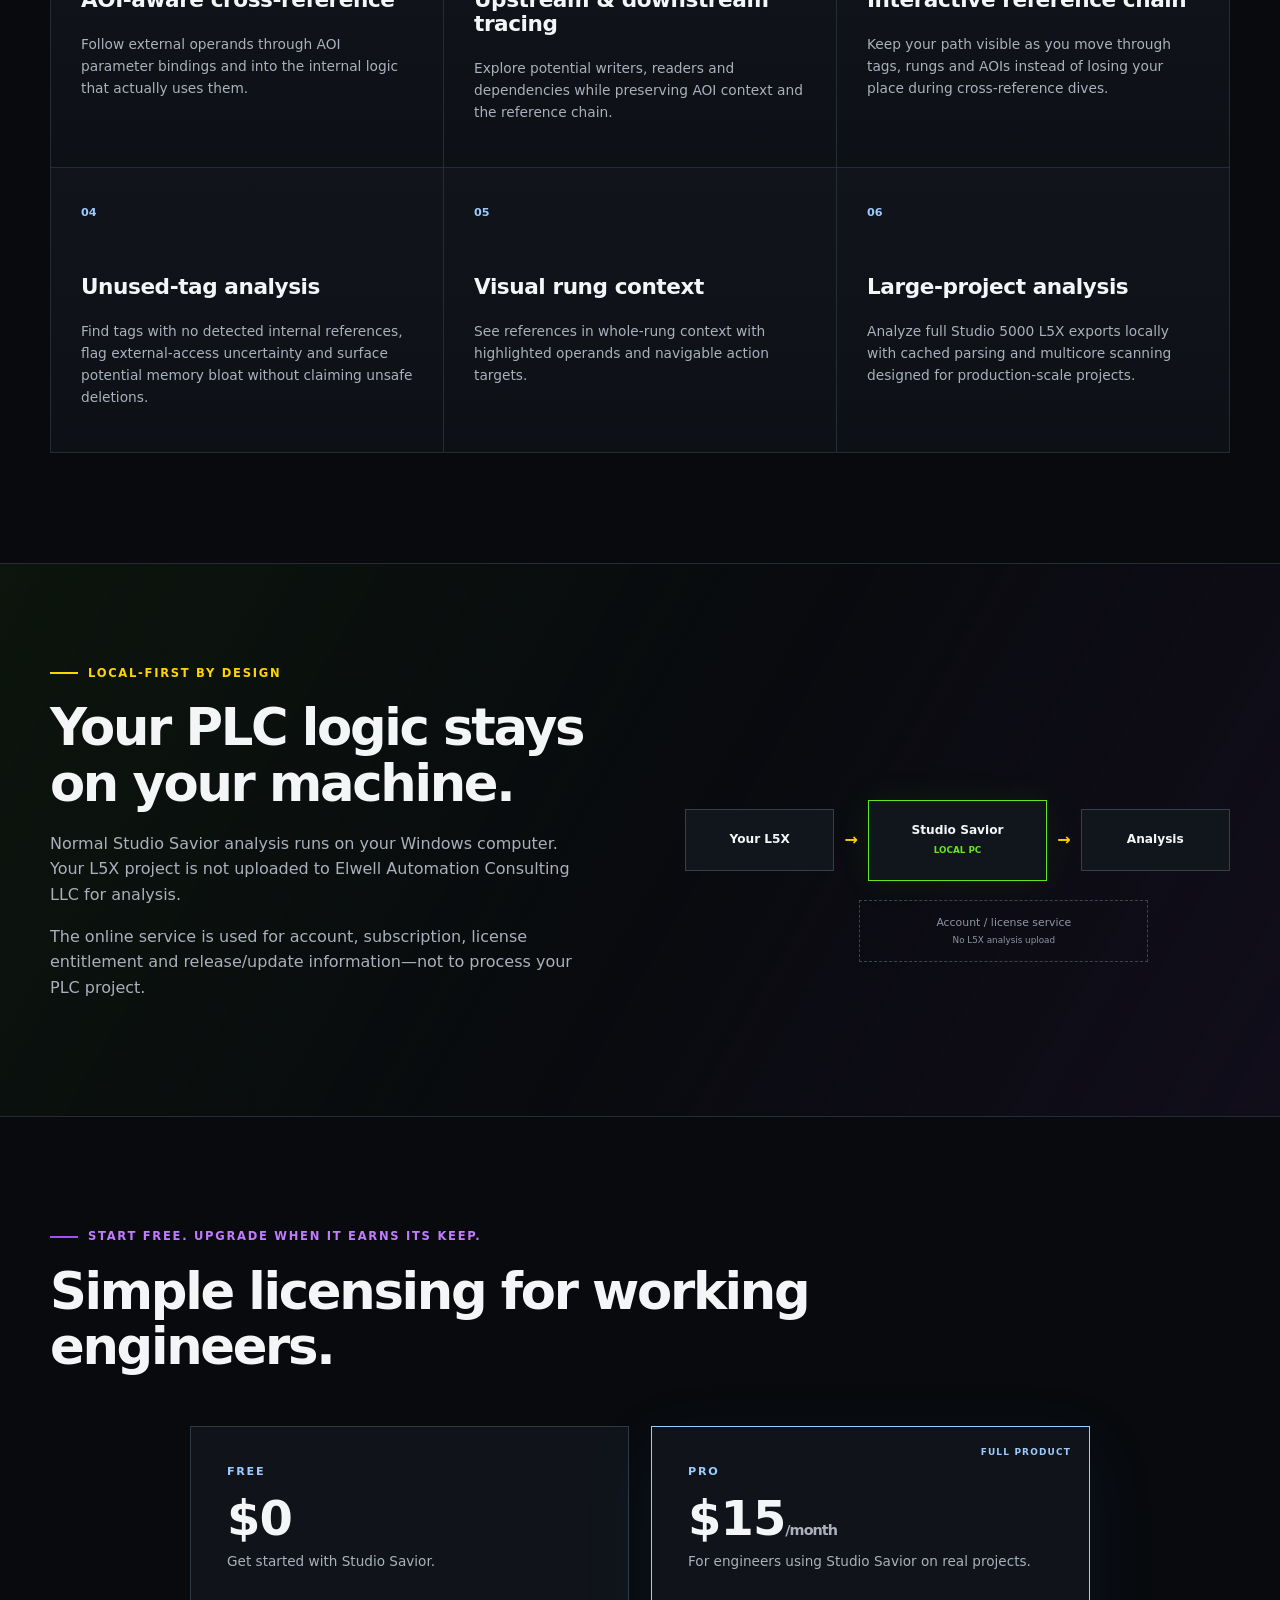
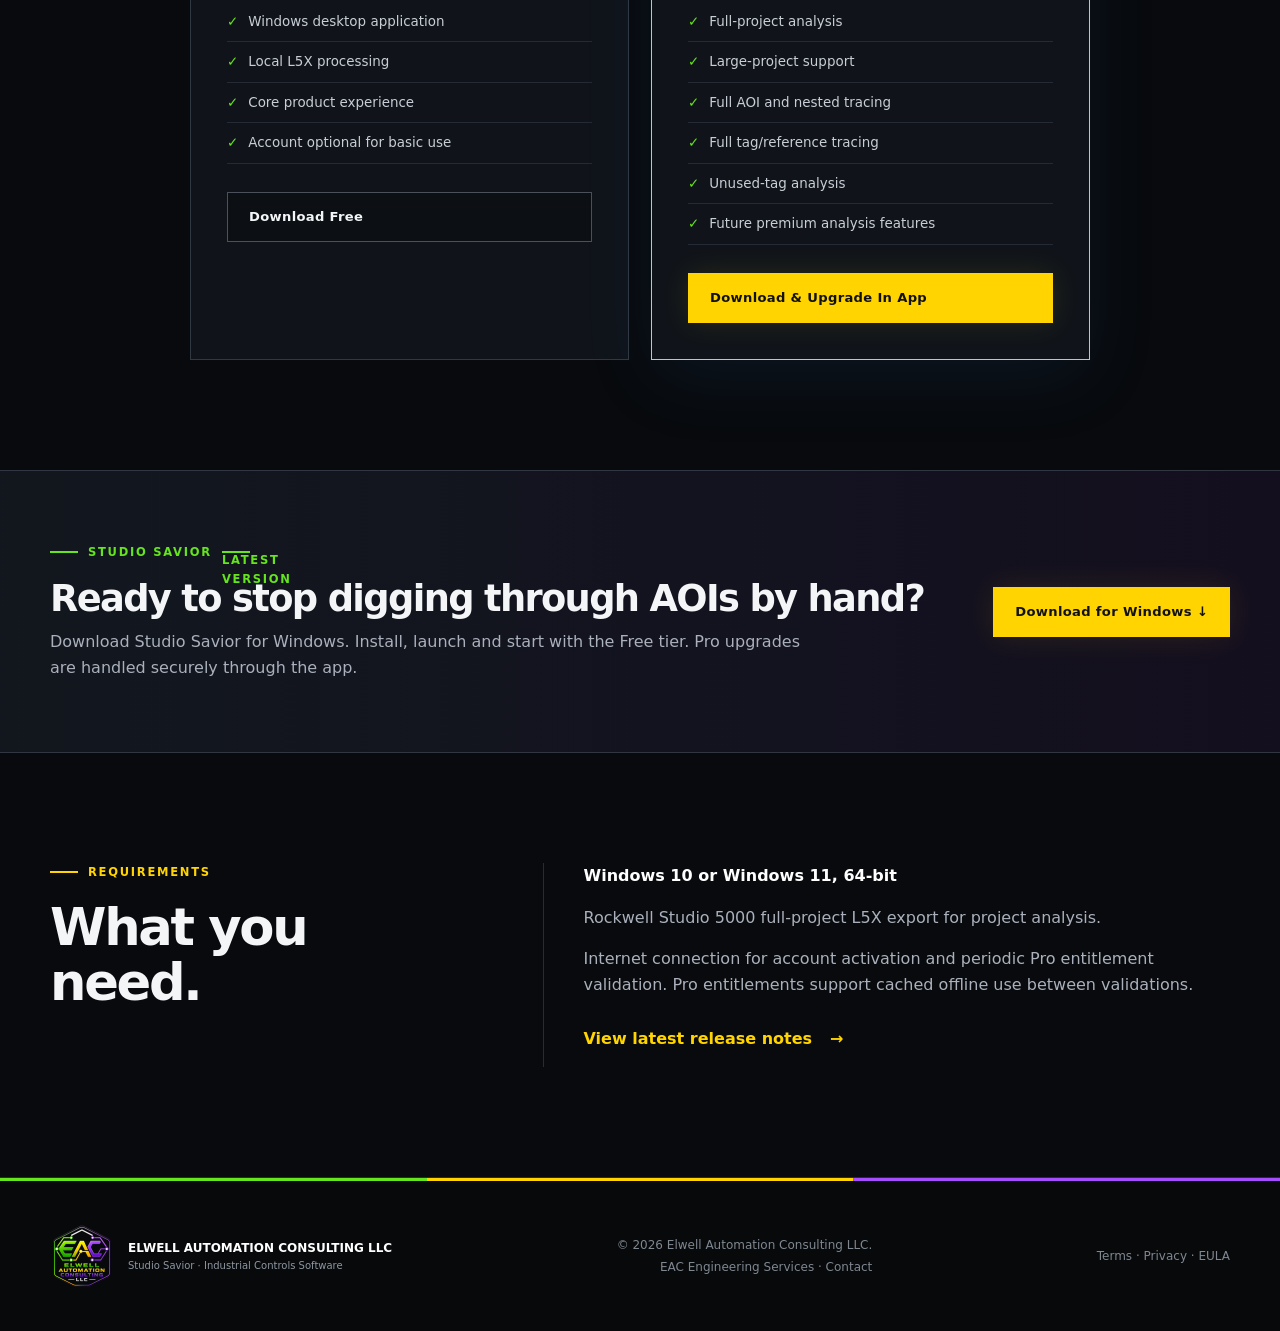
==== commit 9ebb03d1: "Auto Studio Savior version numbering" ====
--- a/studio-savior/index.html
+++ b/studio-savior/index.html
@@ -38,7 +38,7 @@
         <h1>Follow the logic.<br><em>Skip the scavenger hunt.</em></h1>
         <p class="ss-lede">AOI-aware cross-reference, logic tracing and project analysis for Rockwell Studio 5000 L5X files—built for controls and commissioning engineers working through real programs.</p>
         <div class="hero-actions"><a class="button button-primary ss-download" href="https://api.studio.elwellautomation.com/v1/releases/windows/download">Download for Windows <b>↓</b></a><a class="button button-ghost" href="#features">See what it does</a></div>
-        <div class="ss-meta"><span>v0.3.1</span><span>Windows 10/11 · 64-bit</span><span>Free tier included</span><span>Pro $15/month</span></div>
+        <div class="ss-meta"><span data-studio-savior-version>Latest version</span><span>Windows 10/11 · 64-bit</span><span>Free tier included</span><span>Pro $15/month</span></div>
         <p class="ss-warning">Current installer is not yet code-signed, so Windows may display an Unknown Publisher / SmartScreen warning.</p>
       </div>
       <div class="ss-app-shell reveal" aria-label="Illustration of Studio Savior logic tracing">
@@ -66,7 +66,7 @@
 
   <section class="section ss-pricing" id="pricing"><div class="container"><div class="section-heading reveal"><p class="eyebrow purple"><span></span>Start free. Upgrade when it earns its keep.</p><h2>Simple licensing for working engineers.</h2></div><div class="ss-price-grid"><article class="ss-price reveal"><p>FREE</p><h3>$0</h3><span>Get started with Studio Savior.</span><ul><li>Windows desktop application</li><li>Local L5X processing</li><li>Core product experience</li><li>Account optional for basic use</li></ul><a class="button button-ghost button-wide" href="https://api.studio.elwellautomation.com/v1/releases/windows/download">Download Free</a></article><article class="ss-price featured reveal"><div class="ss-popular">FULL PRODUCT</div><p>PRO</p><h3>$15<small>/month</small></h3><span>For engineers using Studio Savior on real projects.</span><ul><li>Full-project analysis</li><li>Large-project support</li><li>Full AOI and nested tracing</li><li>Full tag/reference tracing</li><li>Unused-tag analysis</li><li>Future premium analysis features</li></ul><a class="button button-primary button-wide" href="https://api.studio.elwellautomation.com/v1/releases/windows/download">Download &amp; Upgrade In App</a></article></div></div></section>
 
-  <section class="ss-download-band"><div class="container support-grid reveal"><div><p class="eyebrow green"><span></span>Studio Savior 0.3.1</p><h2>Ready to stop digging through AOIs by hand?</h2><p>Download Studio Savior for Windows. Install, launch and start with the Free tier. Pro upgrades are handled securely through the app.</p></div><a class="button button-primary" href="https://api.studio.elwellautomation.com/v1/releases/windows/download">Download for Windows ↓</a></div></section>
+  <section class="ss-download-band"><div class="container support-grid reveal"><div><p class="eyebrow green"><span></span>Studio Savior <span data-studio-savior-version>Latest version</span></p><h2>Ready to stop digging through AOIs by hand?</h2><p>Download Studio Savior for Windows. Install, launch and start with the Free tier. Pro upgrades are handled securely through the app.</p></div><a class="button button-primary" href="https://api.studio.elwellautomation.com/v1/releases/windows/download">Download for Windows ↓</a></div></section>
 
   <section class="section ss-requirements"><div class="container ss-require-grid"><div><p class="eyebrow yellow"><span></span>Requirements</p><h2>What you need.</h2></div><div><p><strong>Windows 10 or Windows 11, 64-bit</strong></p><p>Rockwell Studio 5000 full-project L5X export for project analysis.</p><p>Internet connection for account activation and periodic Pro entitlement validation. Pro entitlements support cached offline use between validations.</p><p><a class="text-link" href="https://github.com/Lonedebater7/Studio-Savior-Releases/releases/latest" target="_blank" rel="noopener">View latest release notes <b>→</b></a></p></div></div></section>
 </main>
